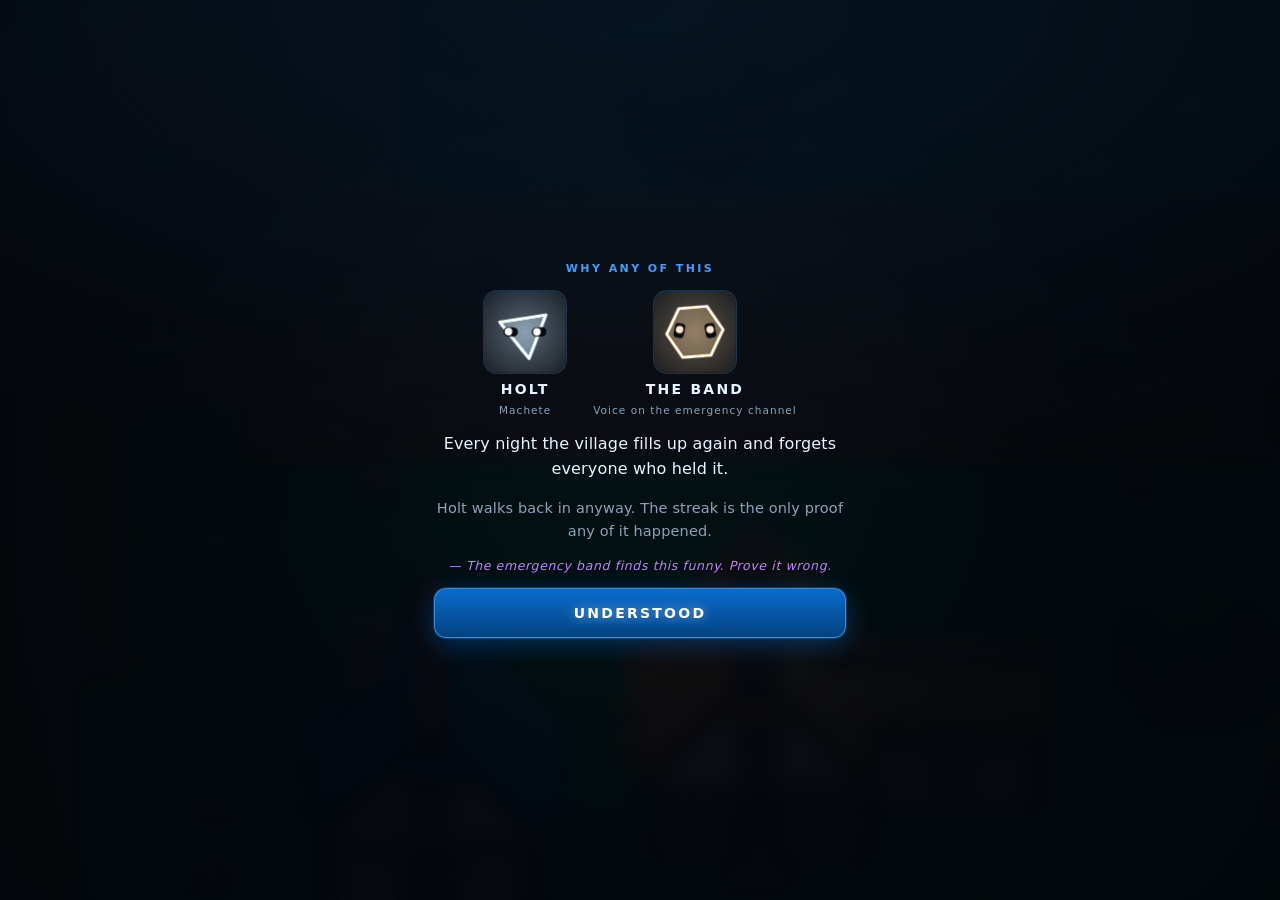
==== index.html @ ce97f47e "Nightfall Village: zombie-survival conversion of the Pulsegrid engine Forked from Pulsegrid (neon ar" ====
<!DOCTYPE html>
<html lang="en">
<head>
<meta charset="utf-8">
<meta name="viewport" content="width=device-width, initial-scale=1, maximum-scale=1, user-scalable=no, viewport-fit=cover">
<meta name="theme-color" content="#04070d">
<meta name="description" content="Nightfall Village — a top-down zombie survival roguelite. One deterministic run a night, shared by everyone.">
<meta name="mobile-web-app-capable" content="yes">
<meta name="apple-mobile-web-app-capable" content="yes">
<meta name="apple-mobile-web-app-status-bar-style" content="black-translucent">
<meta name="apple-mobile-web-app-title" content="Nightfall Village">
<title>Nightfall Village</title>
<link rel="manifest" href="manifest.webmanifest">
<link rel="icon" href="icons/icon-192.png" sizes="192x192">
<link rel="apple-touch-icon" href="icons/icon-180.png">
<link rel="stylesheet" href="css/style.css">
</head>
<body>

<canvas id="game" aria-label="Nightfall Village — the village at night" role="img"></canvas>

<!-- ============================ HUD (in-run) ============================ -->
<div id="hud" class="layer hidden" aria-hidden="true">
  <div class="hud-top">
    <div class="hud-left">
      <div id="hud-score" class="score">0</div>
      <div id="hud-combo" class="combo"></div>
    </div>
    <div class="hud-mid">
      <div id="hud-time" class="time">0:00</div>
      <div id="hud-tier" class="tier">DUSK</div>
    </div>
    <div class="hud-right">
      <div id="hud-shards" class="shards"><span class="shard-ico">▣</span><span id="hud-shard-n">0</span></div>
      <button id="btn-pause" class="icon-btn" aria-label="Pause">❙❙</button>
    </div>
  </div>

  <div id="hud-banner" class="banner"></div>

  <div id="voice" class="voice" aria-live="polite">
    <span class="voice-who" id="voice-who">HOLT</span>
    <span class="voice-line" id="voice-line"></span>
  </div>

  <div class="hud-bottom">
    <div class="bar xp-bar"><div id="xp-fill" class="fill"></div><span id="hud-level" class="lvl">LV 1</span></div>
    <div class="bar hp-bar"><div id="hp-fill" class="fill"></div><span id="hp-text" class="hp-text">100</span></div>
  </div>
</div>

<!-- ============================ Menu ============================ -->
<div id="menu" class="layer screen hidden">
  <div class="scroll">
    <header class="title-block">
      <h1 class="logo"><span>NIGHTFALL</span><span class="logo-alt">VILLAGE</span></h1>
      <p class="tagline">Hold the village until morning. One night a day counts.</p>
    </header>

    <section class="card daily-card" id="daily-card">
      <div class="card-head">
        <span class="eyebrow">TONIGHT</span>
        <span class="date" id="daily-date"></span>
      </div>
      <div class="mutator">
        <div class="mutator-name" id="daily-mutator">—</div>
        <div class="mutator-desc" id="daily-mutator-desc">—</div>
      </div>
      <div class="daily-meta">
        <div><span class="k" id="daily-best-label">YOUR BEST TONIGHT</span><span class="v" id="daily-best">—</span></div>
        <div><span class="k">RESETS IN</span><span class="v mono" id="daily-countdown">--:--:--</span></div>
      </div>
      <button class="btn primary big" id="btn-daily">GO OUT TONIGHT</button>
      <div class="daily-note" id="daily-note"></div>
    </section>

    <section class="streak-row">
      <div class="streak-flame" id="streak-flame">▲</div>
      <div class="streak-info">
        <div class="streak-n"><span id="streak-count">0</span> <span class="streak-unit">NIGHT STREAK</span></div>
        <div class="streak-sub" id="streak-sub">Survive tonight to begin.</div>
      </div>
    </section>
    <div class="milestones" id="milestones"></div>

    <div class="btn-row">
      <button class="btn" id="btn-practice">PRACTICE NIGHT</button>
      <button class="btn" id="btn-shop">STOCKPILE <span class="shard-ico">▣</span><span id="menu-shards">0</span></button>
    </div>
    <div class="btn-row">
      <button class="btn ghost" id="btn-stats">RECORDS</button>
      <button class="btn ghost" id="btn-settings">SETTINGS</button>
    </div>
    <button class="btn ghost" id="btn-about">WHY ANY OF THIS</button>

    <button class="btn ghost install hidden" id="btn-install">INSTALL APP</button>
    <p class="footnote">Practice nights never count toward your streak.</p>
    <!-- Attribution is a licence condition of the LPC art, not a courtesy. Do not remove.
         The tileset line deliberately does not claim permission we cannot evidence. -->
    <p class="footnote credits-line">Character art by Liberated Pixel Cup contributors, via the Universal LPC Spritesheet Generator (CC-BY-SA 3.0 / GPL 3.0). Village tileset: attribution pending — see CREDITS.md.</p>
  </div>
</div>

<!-- ============================ Pre-run brief ============================ -->
<div id="brief" class="layer screen hidden">
  <div class="brief-inner">
    <div class="eyebrow" id="brief-mode">TONIGHT</div>
    <div class="brief-date" id="brief-date"></div>
    <div class="brief-mutator">
      <div class="mutator-name big" id="brief-mutator">—</div>
      <div class="mutator-desc" id="brief-mutator-desc">—</div>
    </div>
    <div class="speech" id="brief-rival">
      <canvas class="portrait" id="brief-rival-face" width="72" height="72" aria-hidden="true"></canvas>
      <div class="speech-body">
        <div class="speech-who">THE BAND</div>
        <div class="speech-line" id="brief-rival-line"></div>
      </div>
    </div>

    <div class="brief-loadout" id="brief-loadout"></div>
    <div class="brief-controls">
      <div><b>LEFT</b> drag to move</div>
      <div><b>RIGHT</b> tap to sprint</div>
      <div><b>ATTACKS</b> swing on their own</div>
    </div>
    <button class="btn primary big" id="btn-begin">GO OUT</button>
    <button class="btn ghost" id="btn-brief-back">BACK</button>
  </div>
</div>

<!-- ============================ Level up ============================ -->
<div id="levelup" class="layer screen overlay hidden">
  <div class="levelup-inner">
    <div class="eyebrow pulse-text">LEVEL <span id="lvl-n">2</span> — TAKE ONE</div>
    <div class="cards" id="upgrade-cards"></div>
  </div>
</div>

<!-- ============================ Pause ============================ -->
<div id="pause" class="layer screen overlay hidden">
  <div class="pause-inner">
    <h2>PAUSED</h2>
    <div class="pause-stats" id="pause-stats"></div>
    <button class="btn primary" id="btn-resume">RESUME</button>
    <button class="btn ghost" id="btn-pause-settings">SETTINGS</button>
    <button class="btn danger ghost" id="btn-quit">GO BACK INSIDE</button>
  </div>
</div>

<!-- ============================ Game over ============================ -->
<div id="gameover" class="layer screen hidden">
  <div class="scroll">
    <div class="go-head">
      <div class="eyebrow" id="go-mode">TONIGHT</div>
      <h2 id="go-title">THE NIGHT ENDED</h2>
    </div>

    <div class="speech" id="go-core">
      <canvas class="portrait" id="go-core-face" width="72" height="72" aria-hidden="true"></canvas>
      <div class="speech-body">
        <div class="speech-who" id="go-core-who">HOLT</div>
        <div class="speech-line" id="go-core-line"></div>
      </div>
    </div>

    <div class="score-block">
      <div class="score-big" id="go-score">0</div>
      <div class="score-label">SCORE</div>
      <div class="score-delta" id="go-delta"></div>
    </div>

    <div class="stat-grid" id="go-stats"></div>

    <div class="compare" id="go-compare"></div>

    <div class="shard-earned">
      <span class="shard-ico big">▣</span>
      <span id="go-shards">0</span>
      <span class="shard-label">SCRAP BANKED</span>
    </div>

    <div class="streak-result" id="go-streak"></div>

    <div class="speech rival" id="go-rival">
      <canvas class="portrait" id="go-rival-face" width="72" height="72" aria-hidden="true"></canvas>
      <div class="speech-body">
        <div class="speech-who">THE BAND</div>
        <div class="speech-line" id="go-rival-line"></div>
      </div>
    </div>

    <div class="btn-row">
      <button class="btn primary" id="btn-again">GO OUT AGAIN</button>
      <button class="btn" id="btn-menu">MENU</button>
    </div>
    <button class="btn ghost" id="btn-go-shop">SPEND SCRAP</button>
  </div>
</div>

<!-- ============================ Shop ============================ -->
<div id="shop" class="layer screen hidden">
  <div class="scroll">
    <div class="screen-head">
      <button class="icon-btn back" id="btn-shop-back" aria-label="Back">←</button>
      <h2>THE STOCKPILE</h2>
      <div class="shard-count"><span class="shard-ico">▣</span><span id="shop-shards">0</span></div>
    </div>
    <p class="hint">Scrap survives the night even when you do not. Spend it on what you take out next time.</p>
    <div id="shop-list"></div>
  </div>
</div>

<!-- ============================ Settings ============================ -->
<div id="settings" class="layer screen hidden">
  <div class="scroll">
    <div class="screen-head">
      <button class="icon-btn back" id="btn-settings-back" aria-label="Back">←</button>
      <h2>SETTINGS</h2>
      <div></div>
    </div>
    <div class="settings-list" id="settings-list"></div>
    <button class="btn danger ghost" id="btn-reset">ERASE ALL PROGRESS</button>
  </div>
</div>

<!-- ============================ Records ============================ -->
<div id="stats" class="layer screen hidden">
  <div class="scroll">
    <div class="screen-head">
      <button class="icon-btn back" id="btn-stats-back" aria-label="Back">←</button>
      <h2>RECORDS</h2>
      <div></div>
    </div>
    <div class="stat-grid" id="records-grid"></div>
    <h3 class="sub">NIGHT LOG</h3>
    <div id="daily-history"></div>
  </div>
</div>

<!-- ============================ About / stakes ============================ -->
<div id="about" class="layer screen hidden">
  <div class="about-inner">
    <div class="eyebrow">WHY ANY OF THIS</div>
    <div class="about-cast">
      <div class="cast-member">
        <canvas class="portrait big" id="about-core-face" width="96" height="96" aria-hidden="true"></canvas>
        <div class="cast-name" id="about-core-name">HOLT</div>
        <div class="cast-role" id="about-core-role">Machete</div>
      </div>
      <div class="cast-member">
        <canvas class="portrait big" id="about-rival-face" width="96" height="96" aria-hidden="true"></canvas>
        <div class="cast-name">THE BAND</div>
        <div class="cast-role">Voice on the emergency channel</div>
      </div>
    </div>
    <p class="about-line" id="about-line"></p>
    <p class="about-line dim" id="about-line2"></p>
    <p class="about-signoff" id="about-signoff"></p>
    <button class="btn primary" id="btn-about-ok">UNDERSTOOD</button>
  </div>
</div>

<!-- ============================ Toast ============================ -->
<div id="toast" class="toast hidden"></div>

<script type="module" src="js/main.js"></script>
</body>
</html>
---- css/style.css ----
/* Nightfall Village UI.
   The canvas owns the arena; everything else is DOM so text stays crisp at any DPR and
   screen readers get something real. All transitions are eased — nothing snaps.

   Colour is driven by two custom properties the game rewrites each tier, so the whole
   interface cross-fades with the arena. */

:root {
  --hue: 188;
  --accent-hue: 168;
  --c: hsl(var(--hue) 100% 62%);
  --c-dim: hsl(var(--hue) 80% 42%);
  --c-faint: hsl(var(--hue) 60% 24%);
  --accent: hsl(var(--accent-hue) 100% 68%);
  --hazard: #ff5c2e;
  --shard: #ffd65c;
  --heal: #7effa8;
  --bg: #04070d;
  --panel: rgba(8, 14, 22, 0.82);
  --panel-line: hsl(var(--hue) 60% 50% / 0.28);
  --text: #e8f4ff;
  --text-dim: #8ba3b8;
  --ease: cubic-bezier(0.22, 1, 0.36, 1);
  --safe-t: env(safe-area-inset-top, 0px);
  --safe-b: env(safe-area-inset-bottom, 0px);
  --safe-l: env(safe-area-inset-left, 0px);
  --safe-r: env(safe-area-inset-right, 0px);
}

* { box-sizing: border-box; -webkit-tap-highlight-color: transparent; }

html, body {
  margin: 0; padding: 0;
  width: 100%; height: 100%;
  overflow: hidden;
  background: var(--bg);
  color: var(--text);
  font-family: system-ui, -apple-system, "Segoe UI", Roboto, sans-serif;
  font-size: 16px;
  overscroll-behavior: none;
  touch-action: none;
  user-select: none;
  -webkit-user-select: none;
}

.mono { font-variant-numeric: tabular-nums; font-feature-settings: "tnum"; }

#game {
  position: fixed; inset: 0;
  width: 100%; height: 100%;
  display: block;
  touch-action: none;
  z-index: 0;
}

.layer {
  position: fixed; inset: 0;
  z-index: 10;
  pointer-events: none;
}
.layer.screen { pointer-events: auto; }
.hidden { display: none !important; }

/* Screens fade + lift in. */
.screen {
  animation: screenIn 0.42s var(--ease) both;
  background:
    radial-gradient(ellipse 120% 80% at 50% 0%, hsl(var(--hue) 70% 12% / 0.55), transparent 70%),
    rgba(3, 6, 11, 0.9);
  backdrop-filter: blur(9px);
  -webkit-backdrop-filter: blur(9px);
}
.screen.overlay { background: rgba(3, 6, 11, 0.72); }
.screen.leaving { animation: screenOut 0.25s var(--ease) both; }

@keyframes screenIn {
  from { opacity: 0; transform: translateY(14px) scale(0.985); }
  to   { opacity: 1; transform: none; }
}
@keyframes screenOut {
  from { opacity: 1; }
  to   { opacity: 0; transform: translateY(-8px) scale(0.99); }
}

.scroll {
  position: absolute; inset: 0;
  overflow-y: auto;
  -webkit-overflow-scrolling: touch;
  touch-action: pan-y;
  padding: calc(var(--safe-t) + 20px) calc(var(--safe-r) + 18px)
           calc(var(--safe-b) + 28px) calc(var(--safe-l) + 18px);
  display: flex; flex-direction: column; gap: 14px;
  max-width: 560px; margin: 0 auto;
}

/* ------------------------------------------------------------ typography */

.eyebrow {
  font-size: 11px; font-weight: 800; letter-spacing: 0.22em;
  color: var(--c); text-transform: uppercase;
}
h1, h2, h3 { margin: 0; font-weight: 800; letter-spacing: 0.1em; }
h2 { font-size: 22px; }
h3.sub { font-size: 13px; letter-spacing: 0.2em; color: var(--text-dim); margin-top: 8px; }

/* Two words, stacked. "NIGHTFALLVILLAGE" on one line is 16 characters and overflowed
   the viewport horizontally at every width below a desktop monitor. */
.logo {
  font-size: clamp(34px, 10vw, 58px);
  letter-spacing: 0.06em;
  line-height: 0.95;
  text-align: center;
  color: #fff;
  text-shadow:
    0 0 8px hsl(var(--hue) 100% 60% / 0.9),
    0 0 28px hsl(var(--hue) 100% 55% / 0.6),
    0 0 70px hsl(var(--hue) 100% 50% / 0.35);
  animation: logoPulse 4.5s ease-in-out infinite;
}
.logo .logo-alt { color: var(--c); display: block; }
@keyframes logoPulse {
  0%, 100% { filter: brightness(1); }
  50%      { filter: brightness(1.18); }
}
.title-block { padding: 18px 0 4px; }
.tagline {
  text-align: center; margin: 10px 0 0;
  font-size: 13px; letter-spacing: 0.14em; color: var(--text-dim);
  text-transform: uppercase;
}
.footnote { text-align: center; font-size: 11px; color: #5d7183; letter-spacing: 0.08em; margin: 2px 0 0; }
.hint { font-size: 12.5px; color: var(--text-dim); margin: -4px 0 6px; line-height: 1.5; }

/* ------------------------------------------------------------ buttons */

.btn {
  appearance: none; border: 1px solid var(--panel-line);
  background: linear-gradient(180deg, hsl(var(--hue) 40% 16% / 0.9), hsl(var(--hue) 45% 9% / 0.9));
  color: var(--text);
  font: inherit; font-weight: 700; font-size: 14px;
  letter-spacing: 0.16em; text-transform: uppercase;
  padding: 15px 18px; border-radius: 12px;
  cursor: pointer; width: 100%;
  transition: transform 0.14s var(--ease), box-shadow 0.24s var(--ease),
              background 0.24s var(--ease), border-color 0.24s var(--ease);
  position: relative; overflow: hidden;
  min-height: 50px;          /* comfortable thumb target */
  display: flex; align-items: center; justify-content: center; gap: 7px;
}
.btn::after {
  /* Sheen sweep on press — the cheapest possible "expensive" cue. */
  content: ''; position: absolute; inset: 0;
  background: linear-gradient(105deg, transparent 40%, rgba(255,255,255,0.22) 50%, transparent 60%);
  transform: translateX(-120%);
  transition: transform 0.55s var(--ease);
}
.btn:active::after { transform: translateX(120%); }
.btn:active { transform: scale(0.97); }
.btn:focus-visible { outline: 2px solid var(--accent); outline-offset: 3px; }

.btn.primary {
  background: linear-gradient(180deg, hsl(var(--hue) 90% 42%), hsl(var(--hue) 95% 26%));
  border-color: hsl(var(--hue) 100% 65% / 0.7);
  color: #fff;
  box-shadow: 0 0 0 1px hsl(var(--hue) 100% 60% / 0.25),
              0 6px 26px hsl(var(--hue) 100% 50% / 0.32);
  text-shadow: 0 0 12px hsl(var(--hue) 100% 80% / 0.8);
}
.btn.primary:active { box-shadow: 0 0 0 1px hsl(var(--hue) 100% 60% / 0.4), 0 2px 12px hsl(var(--hue) 100% 50% / 0.5); }
.btn.big { font-size: 16px; padding: 18px; min-height: 58px; }
.btn.ghost { background: transparent; border-color: rgba(255,255,255,0.13); color: var(--text-dim); }
.btn.ghost:active { background: rgba(255,255,255,0.05); }
.btn.danger { color: #ff8a6e; border-color: rgba(255,110,80,0.3); }
.btn[disabled] { opacity: 0.4; pointer-events: none; }
/* Daily already spent: read as "completed", not as "broken/greyed out". Keeps the
   accent colour and a check-like solidity so it looks like an achievement rather
   than a disabled control the player is being denied. */
.btn.done {
  opacity: 1;
  background: transparent;
  border-color: hsl(var(--hue) 70% 45% / 0.55);
  color: hsl(var(--hue) 70% 62%);
  box-shadow: none; text-shadow: none;
}
.btn.done::before {
  content: '✓'; margin-right: 2px; font-weight: 900;
}
.btn-row { display: flex; gap: 10px; }

.icon-btn {
  appearance: none; background: rgba(255,255,255,0.06);
  border: 1px solid rgba(255,255,255,0.12);
  color: var(--text); width: 44px; height: 44px; border-radius: 11px;
  font-size: 15px; cursor: pointer; pointer-events: auto;
  display: flex; align-items: center; justify-content: center;
  transition: transform 0.14s var(--ease), background 0.2s;
}
.icon-btn:active { transform: scale(0.9); background: rgba(255,255,255,0.14); }

/* ------------------------------------------------------------ cards */

.card {
  background: var(--panel);
  border: 1px solid var(--panel-line);
  border-radius: 16px;
  padding: 18px;
  display: flex; flex-direction: column; gap: 14px;
  position: relative;
  /* No overflow:hidden. It bought nothing but rounding the corners of the 1px
     decorative line below, and -webkit-backdrop-filter + overflow:hidden + a
     flex-column parent is a known WebKit layout-bug combination on iOS Safari —
     a real, reported cause of flex children (here: the PLAY DAILY button) being
     clipped out of a card's visible box on-device despite rendering fine anywhere
     else. Rounding the line's own corners below costs nothing to replace it. */
}
.card::before {
  content: ''; position: absolute; top: 0; left: 12px; right: 12px; height: 1px;
  background: linear-gradient(90deg, transparent, var(--c), transparent);
  opacity: 0.85;
  border-radius: 1px;
}
.daily-card { box-shadow: 0 0 44px hsl(var(--hue) 90% 45% / 0.10); }
.card-head { display: flex; justify-content: space-between; align-items: baseline; }
.date { font-size: 12px; color: var(--text-dim); letter-spacing: 0.1em; }

.mutator-name {
  font-size: 19px; font-weight: 800; letter-spacing: 0.15em;
  color: var(--shard);
  text-shadow: 0 0 18px rgba(255,214,92,0.45);
}
.mutator-name.big { font-size: 27px; }
.mutator-desc { font-size: 13.5px; color: var(--text-dim); line-height: 1.55; margin-top: 5px; }

.daily-meta { display: flex; gap: 12px; }
.daily-meta > div {
  flex: 1;
  /* Root cause of the countdown clipping bug: flex items default to min-width:auto,
     so a wide sibling (a long score in "YOUR BEST TODAY") refuses to shrink and pushes
     "RESETS IN" past the row's edge. .card has overflow:hidden, so that overflow was
     invisible rather than just squished — it read as the field being cut off. min-width:0
     lets the item actually shrink to its share of the row instead of fighting for content
     width. */
  min-width: 0;
  display: flex; flex-direction: column; gap: 3px;
  background: rgba(255,255,255,0.03); border-radius: 9px; padding: 9px 11px;
}
.daily-meta .k { font-size: 9.5px; letter-spacing: 0.16em; color: #6d8397; }
.daily-meta .v {
  font-size: 16px; font-weight: 800;
  /* Long values (a six-figure score, or the countdown on very narrow phones) now
     truncate with an ellipsis instead of forcing the box wider than its share. */
  overflow: hidden; text-overflow: ellipsis; white-space: nowrap;
}
.daily-note { font-size: 11.5px; color: var(--text-dim); text-align: center; letter-spacing: 0.06em; }

/* ------------------------------------------------------------ streak */

.streak-row {
  display: flex; align-items: center; gap: 14px;
  background: var(--panel); border: 1px solid var(--panel-line);
  border-radius: 14px; padding: 14px 16px;
}
.streak-flame {
  font-size: 26px; color: var(--hazard);
  text-shadow: 0 0 20px rgba(255,92,46,0.8);
  animation: flicker 2.2s ease-in-out infinite;
}
.streak-flame.cold { color: #3f5062; text-shadow: none; animation: none; }
@keyframes flicker {
  0%, 100% { transform: scale(1) translateY(0); opacity: 1; }
  50%      { transform: scale(1.12) translateY(-2px); opacity: 0.86; }
}
.streak-n { font-size: 21px; font-weight: 800; letter-spacing: 0.05em; }
.streak-unit { font-size: 11px; letter-spacing: 0.2em; color: var(--text-dim); }
.streak-sub { font-size: 12px; color: var(--text-dim); margin-top: 3px; line-height: 1.45; }
.streak-sub.warn { color: var(--shard); }
.streak-sub.bad { color: var(--hazard); }

.milestones { display: flex; gap: 8px; }
.milestone {
  flex: 1; text-align: center; padding: 9px 4px; border-radius: 10px;
  background: rgba(255,255,255,0.03); border: 1px solid rgba(255,255,255,0.07);
  font-size: 10px; letter-spacing: 0.1em; color: #6d8397;
  transition: all 0.3s var(--ease);
}
.milestone .d { display: block; font-size: 15px; font-weight: 800; color: var(--text-dim); }
.milestone.done { border-color: var(--c); background: hsl(var(--hue) 60% 22% / 0.4); color: var(--c); }
.milestone.done .d { color: var(--c); }
.milestone.next { border-color: var(--shard); color: var(--shard); }
.milestone.next .d { color: var(--shard); }

/* ------------------------------------------------------------ HUD */

.hud-top {
  position: absolute; top: 0; left: 0; right: 0;
  /* max() rather than plain calc(safe-area + constant): env(safe-area-inset-*) is not
     reliably populated across every installed-PWA display mode (it was reporting ~0 in
     "fullscreen" mode on the device this was tested on, per the "score crammed into the
     corner" report), so the score had almost nothing but 10px/12px between it and the
     literal screen edge. max() guarantees real breathing room even when the safe-area
     value is 0 or absent, instead of the whole inset depending on one fragile source. */
  padding: max(var(--safe-t), 8px) calc(20px + var(--safe-r)) 0 calc(20px + var(--safe-l));
  padding-top: calc(max(var(--safe-t), 8px) + 14px);
  display: flex; justify-content: space-between; align-items: flex-start; gap: 8px;
}
.hud-left, .hud-right { flex: 1; display: flex; flex-direction: column; gap: 3px; }
.hud-right { align-items: flex-end; }
.hud-mid { text-align: center; }

.score {
  font-size: 26px; font-weight: 800; letter-spacing: 0.02em;
  font-variant-numeric: tabular-nums;
  text-shadow: 0 0 16px hsl(var(--hue) 100% 60% / 0.7);
  transition: transform 0.1s var(--ease);
}
.score.bump { transform: scale(1.13); }
.combo {
  font-size: 13px; font-weight: 800; letter-spacing: 0.14em; color: var(--shard);
  height: 16px; opacity: 0; transition: opacity 0.2s, transform 0.2s var(--ease);
}
.combo.on { opacity: 1; }
.combo.bump { transform: scale(1.2); }

.time { font-size: 19px; font-weight: 700; font-variant-numeric: tabular-nums; letter-spacing: 0.06em; }
.tier {
  font-size: 9.5px; letter-spacing: 0.24em; color: var(--c);
  margin-top: 2px; transition: color 1s var(--ease);
}

.shards { font-size: 15px; font-weight: 800; display: flex; align-items: center; gap: 5px; color: var(--shard); }
.shard-ico { color: var(--shard); }
.shard-ico.big { font-size: 26px; }
#btn-pause { margin-top: 6px; }

.banner {
  position: absolute; top: 26%; left: 0; right: 0;
  text-align: center; font-size: clamp(20px, 6.5vw, 34px); font-weight: 800;
  letter-spacing: 0.24em; color: #fff;
  opacity: 0; pointer-events: none;
  text-shadow: 0 0 30px hsl(var(--hue) 100% 60% / 0.9);
}
.banner.show { animation: bannerIn 2.1s var(--ease) both; }
@keyframes bannerIn {
  0%   { opacity: 0; transform: scale(0.86) translateY(10px); letter-spacing: 0.5em; filter: blur(8px); }
  18%  { opacity: 1; transform: scale(1); letter-spacing: 0.24em; filter: blur(0); }
  72%  { opacity: 1; }
  100% { opacity: 0; transform: scale(1.06); filter: blur(4px); }
}

.hud-bottom {
  position: absolute; left: 0; right: 0; bottom: 0;
  padding: 0 calc(var(--safe-r) + 12px) calc(var(--safe-b) + 12px) calc(var(--safe-l) + 12px);
  display: flex; flex-direction: column; gap: 6px;
}
.bar {
  position: relative; height: 13px; border-radius: 7px;
  background: rgba(255,255,255,0.07);
  overflow: hidden; border: 1px solid rgba(255,255,255,0.09);
}
.bar .fill {
  position: absolute; inset: 0; right: auto; height: 100%;
  border-radius: 7px;
  transition: width 0.28s var(--ease), background 0.4s;
}
.xp-bar { height: 9px; }
.xp-bar .fill { background: linear-gradient(90deg, hsl(var(--accent-hue) 100% 45%), hsl(var(--accent-hue) 100% 72%)); box-shadow: 0 0 14px hsl(var(--accent-hue) 100% 60% / 0.7); }
.hp-bar { height: 15px; }
.hp-bar .fill { background: linear-gradient(90deg, #2fd47a, #7effa8); box-shadow: 0 0 14px rgba(126,255,168,0.55); }
.hp-bar .fill.low { background: linear-gradient(90deg, #d43a2f, #ff8a6e); box-shadow: 0 0 18px rgba(255,90,60,0.7); animation: hpWarn 0.85s ease-in-out infinite; }
@keyframes hpWarn { 0%,100% { filter: brightness(1); } 50% { filter: brightness(1.5); } }
.hp-text, .lvl {
  position: absolute; right: 8px; top: 50%; transform: translateY(-50%);
  font-size: 9.5px; font-weight: 800; letter-spacing: 0.12em;
  color: #fff; text-shadow: 0 1px 3px rgba(0,0,0,0.9);
}
.lvl { left: 8px; right: auto; }

/* ------------------------------------------------------------ voice ticker
   (speech bubble, anchored to the player)

   Originally this sat fixed at the bottom of the screen — exactly where combat
   intensity concentrates the player's attention on the joystick and their own thumb,
   not on text near the edge. It was readable in a still screenshot and useless in
   actual play. Now it's positioned every frame (see UI.positionVoiceNear, driven from
   main.js's render loop) at the player's own on-screen position, floating just above
   the hull with a small tail pointing down at it — so a line reads as the character
   talking, not a subtitle track glued to the chrome.

   `left`/`top` are set inline by JS each frame; this rule only supplies the anchor-point
   offset (bubble sits above and centred on that point) and the fade. pointer-events
   stays none throughout — it must never steal a touch meant for the joystick/dash. */

.voice {
  position: absolute;
  left: 50%; top: 50%;                 /* JS overrides these every frame while visible */
  transform: translate(-50%, calc(-100% - 26px));
  display: flex; align-items: baseline; gap: 8px;
  max-width: min(78vw, 340px);
  padding: 8px 14px; border-radius: 11px;
  background: rgba(6, 11, 18, 0.82);
  border: 1px solid var(--panel-line);
  backdrop-filter: blur(6px); -webkit-backdrop-filter: blur(6px);
  opacity: 0; pointer-events: none;
  transition: opacity 0.22s var(--ease), left 0.12s linear, top 0.12s linear;
  will-change: left, top;
}
.voice.show { opacity: 1; }
.voice.rival { border-color: rgba(190, 130, 255, 0.55); }
/* Tail, pointing down at the character the line came from. */
.voice::after {
  content: ''; position: absolute; left: 50%; bottom: -7px;
  width: 12px; height: 12px; margin-left: -6px;
  background: rgba(6, 11, 18, 0.82);
  border-right: 1px solid var(--panel-line);
  border-bottom: 1px solid var(--panel-line);
  transform: rotate(45deg);
  border-radius: 0 0 3px 0;
}
.voice.rival::after { border-color: rgba(190, 130, 255, 0.55); }
.voice-who {
  font-size: 9.5px; font-weight: 800; letter-spacing: 0.2em;
  color: var(--c); flex: 0 0 auto;
}
.voice.rival .voice-who { color: #be82ff; }
.voice-line {
  font-size: 13.5px; font-weight: 600; line-height: 1.35;
  color: var(--text); letter-spacing: 0.01em;
}

/* ------------------------------------------------------------ speech blocks */

.portrait {
  width: 62px; height: 62px; flex: 0 0 62px;
  border-radius: 14px;
  background: rgba(255, 255, 255, 0.03);
  border: 1px solid var(--panel-line);
}
.portrait.big { width: 84px; height: 84px; flex-basis: 84px; }

.speech {
  display: flex; align-items: center; gap: 13px;
  width: 100%; padding: 13px 15px;
  background: var(--panel); border: 1px solid var(--panel-line);
  border-radius: 14px; text-align: left;
  animation: cardIn 0.45s var(--ease) both;
}
.speech.rival { border-color: rgba(190, 130, 255, 0.42); }
.speech-body { flex: 1; min-width: 0; }
.speech-who {
  font-size: 9.5px; font-weight: 800; letter-spacing: 0.22em; color: var(--c);
  margin-bottom: 4px;
}
.speech.rival .speech-who { color: #be82ff; }
.speech-line { font-size: 14px; line-height: 1.45; color: var(--text); }

/* ------------------------------------------------------------ about */

.about-inner {
  position: absolute; inset: 0;
  display: flex; flex-direction: column; justify-content: center; align-items: center;
  gap: 15px; text-align: center;
  padding: calc(var(--safe-t) + 24px) 24px calc(var(--safe-b) + 24px);
  max-width: 460px; margin: 0 auto;
}
.about-cast { display: flex; gap: 26px; }
.cast-member { display: flex; flex-direction: column; align-items: center; gap: 7px; }
.cast-name { font-size: 14px; font-weight: 800; letter-spacing: 0.16em; }
.cast-role { font-size: 10.5px; letter-spacing: 0.1em; color: var(--text-dim); }
.about-line {
  font-size: 16px; line-height: 1.6; margin: 0; color: var(--text);
  letter-spacing: 0.01em;
}
.about-line.dim { color: var(--text-dim); font-size: 14.5px; }
.about-signoff {
  font-size: 12.5px; color: #be82ff; margin: 0; letter-spacing: 0.05em; font-style: italic;
}

/* Core identity in the shop, so unlocks read as characters not SKUs. */
.core-line { display: flex; align-items: center; gap: 6px; margin-top: 4px; }
.core-tag {
  font-size: 9px; font-weight: 800; letter-spacing: 0.16em;
  padding: 3px 7px; border-radius: 5px;
  background: rgba(255,255,255,0.06); color: var(--text-dim);
}

/* ------------------------------------------------------------ brief */

.brief-inner {
  position: absolute; inset: 0;
  display: flex; flex-direction: column; justify-content: center; align-items: center;
  gap: 16px; text-align: center;
  padding: calc(var(--safe-t) + 24px) 22px calc(var(--safe-b) + 24px);
  max-width: 480px; margin: 0 auto;
}
.brief-date { font-size: 12px; color: var(--text-dim); letter-spacing: 0.16em; }
.brief-mutator {
  border: 1px solid var(--panel-line); border-radius: 16px;
  padding: 22px 18px; background: var(--panel); width: 100%;
  animation: briefPop 0.55s 0.12s var(--ease) both;
}
@keyframes briefPop {
  from { opacity: 0; transform: scale(0.9) translateY(12px); }
  to   { opacity: 1; transform: none; }
}
.brief-loadout {
  display: flex; gap: 8px; width: 100%; font-size: 11px; color: var(--text-dim);
  letter-spacing: 0.1em;
}
.brief-loadout > div {
  flex: 1; background: rgba(255,255,255,0.04); border-radius: 9px; padding: 9px;
}
.brief-loadout b { display: block; color: var(--text); font-size: 13px; margin-top: 3px; letter-spacing: 0.06em; }
.brief-controls {
  display: flex; flex-direction: column; gap: 5px;
  font-size: 12px; color: var(--text-dim); letter-spacing: 0.09em;
}
.brief-controls b { color: var(--c); }

/* ------------------------------------------------------------ level up */

.levelup-inner {
  position: absolute; inset: 0;
  display: flex; flex-direction: column; justify-content: center; align-items: center;
  gap: 16px; padding: calc(var(--safe-t) + 16px) 16px calc(var(--safe-b) + 16px);
}
.pulse-text { animation: textPulse 1.1s ease-in-out infinite; }
@keyframes textPulse { 0%,100% { opacity: 0.65; } 50% { opacity: 1; } }

.cards { display: flex; flex-direction: column; gap: 11px; width: 100%; max-width: 430px; }
.up-card {
  display: flex; align-items: center; gap: 14px;
  background: var(--panel); border: 1px solid var(--panel-line);
  border-radius: 14px; padding: 15px 16px;
  cursor: pointer; text-align: left; width: 100%;
  color: var(--text); font: inherit;
  transition: transform 0.16s var(--ease), border-color 0.2s, box-shadow 0.3s;
  animation: cardIn 0.42s var(--ease) both;
}
.up-card:nth-child(1) { animation-delay: 0.04s; }
.up-card:nth-child(2) { animation-delay: 0.11s; }
.up-card:nth-child(3) { animation-delay: 0.18s; }
.up-card:nth-child(4) { animation-delay: 0.25s; }
@keyframes cardIn {
  from { opacity: 0; transform: translateX(-22px) scale(0.96); }
  to   { opacity: 1; transform: none; }
}
.up-card:active {
  transform: scale(0.975);
  border-color: var(--c);
  box-shadow: 0 0 28px hsl(var(--hue) 100% 50% / 0.35);
}
.up-icon {
  width: 46px; height: 46px; flex: 0 0 46px;
  display: grid; place-items: center;
  border-radius: 11px; background: hsl(var(--hue) 60% 16% / 0.7);
  border: 1px solid var(--panel-line);
}
.up-icon svg { width: 26px; height: 26px; }
.up-name { font-weight: 800; letter-spacing: 0.11em; font-size: 14.5px; }
.up-desc { font-size: 12.5px; color: var(--text-dim); margin-top: 3px; line-height: 1.4; }
.up-new { font-size: 9px; letter-spacing: 0.16em; color: var(--shard); margin-top: 4px; }

/* ------------------------------------------------------------ pause */

.pause-inner {
  position: absolute; inset: 0;
  display: flex; flex-direction: column; justify-content: center; align-items: center;
  gap: 12px; padding: 24px; max-width: 380px; margin: 0 auto;
}
.pause-stats {
  display: grid; grid-template-columns: 1fr 1fr; gap: 8px; width: 100%; margin-bottom: 8px;
}
.pause-stats > div {
  background: rgba(255,255,255,0.04); border-radius: 10px; padding: 11px;
  display: flex; flex-direction: column; gap: 3px;
}
.pause-stats .k { font-size: 9.5px; letter-spacing: 0.16em; color: #6d8397; }
.pause-stats .v { font-size: 17px; font-weight: 800; }

/* ------------------------------------------------------------ game over */

.go-head { text-align: center; padding-top: 8px; }
#go-title { margin-top: 6px; font-size: 24px; }
.score-block { text-align: center; padding: 6px 0 2px; }
.score-big {
  font-size: clamp(52px, 17vw, 82px); font-weight: 800; line-height: 1;
  font-variant-numeric: tabular-nums;
  text-shadow: 0 0 30px hsl(var(--hue) 100% 60% / 0.75);
  animation: scoreIn 0.85s var(--ease) both;
}
@keyframes scoreIn {
  from { opacity: 0; transform: scale(0.55); filter: blur(12px); }
  to   { opacity: 1; transform: none; filter: blur(0); }
}
.score-label { font-size: 10.5px; letter-spacing: 0.3em; color: var(--text-dim); margin-top: 5px; }
.score-delta { font-size: 13px; font-weight: 700; letter-spacing: 0.1em; margin-top: 9px; min-height: 18px; }
.score-delta.up { color: var(--heal); }
.score-delta.down { color: var(--text-dim); }
.score-delta.best { color: var(--shard); text-shadow: 0 0 16px rgba(255,214,92,0.6); }

.stat-grid { display: grid; grid-template-columns: repeat(2, 1fr); gap: 9px; }
.stat-grid > div {
  background: var(--panel); border: 1px solid rgba(255,255,255,0.07);
  border-radius: 11px; padding: 12px;
  display: flex; flex-direction: column; gap: 3px;
}
.stat-grid .k { font-size: 9.5px; letter-spacing: 0.15em; color: #6d8397; }
.stat-grid .v { font-size: 18px; font-weight: 800; font-variant-numeric: tabular-nums; }

.compare {
  display: flex; flex-direction: column; gap: 7px;
  background: var(--panel); border: 1px solid var(--panel-line);
  border-radius: 12px; padding: 13px 15px;
}
.compare-row { display: flex; justify-content: space-between; font-size: 13px; }
.compare-row .k { color: var(--text-dim); letter-spacing: 0.08em; }
.compare-row .v { font-weight: 800; font-variant-numeric: tabular-nums; }
.compare-row.win .v { color: var(--heal); }
.compare-row.lose .v { color: var(--text-dim); }

.shard-earned {
  display: flex; align-items: center; justify-content: center; gap: 10px;
  font-size: 30px; font-weight: 800; color: var(--shard);
  text-shadow: 0 0 24px rgba(255,214,92,0.45);
  padding: 6px 0;
}
.shard-label { font-size: 10px; letter-spacing: 0.22em; color: var(--text-dim); text-shadow: none; }

.streak-result {
  text-align: center; padding: 13px; border-radius: 12px;
  background: var(--panel); border: 1px solid var(--panel-line);
  font-size: 13px; line-height: 1.6;
}
.streak-result .big { font-size: 24px; font-weight: 800; display: block; margin-bottom: 3px; }
.streak-result.gain { border-color: var(--heal); color: var(--heal); }
.streak-result.lost { border-color: var(--hazard); color: var(--hazard); }
.streak-result .note { color: var(--text-dim); font-size: 11.5px; display: block; margin-top: 5px; }

/* ------------------------------------------------------------ shop */

.screen-head {
  display: flex; align-items: center; justify-content: space-between; gap: 12px;
  margin-bottom: 4px;
}
.screen-head h2 { flex: 1; text-align: center; }
.screen-head > div, .screen-head > .icon-btn { flex: 0 0 auto; min-width: 44px; }
.shard-count { display: flex; align-items: center; gap: 5px; font-weight: 800; color: var(--shard); font-size: 15px; }

.shop-group { margin-top: 8px; }
.shop-group > h3 {
  font-size: 11px; letter-spacing: 0.24em; color: var(--text-dim);
  margin: 0 0 8px 2px;
}
.shop-item {
  display: flex; align-items: center; gap: 12px;
  background: var(--panel); border: 1px solid rgba(255,255,255,0.07);
  border-radius: 12px; padding: 13px 14px; margin-bottom: 8px;
  transition: border-color 0.2s, background 0.2s;
}
.shop-item.owned { border-color: hsl(var(--hue) 60% 45% / 0.5); }
.shop-item.equipped { border-color: var(--c); background: hsl(var(--hue) 50% 14% / 0.7); }
.shop-item.locked { opacity: 0.5; }
.shop-info { flex: 1; min-width: 0; }
.shop-name { font-weight: 800; font-size: 14px; letter-spacing: 0.08em; }
.shop-desc { font-size: 12px; color: var(--text-dim); margin-top: 3px; line-height: 1.45; }
.shop-action {
  flex: 0 0 auto; min-width: 84px;
  padding: 10px 12px; border-radius: 9px; font-size: 12px; font-weight: 800;
  letter-spacing: 0.1em; text-align: center;
  border: 1px solid var(--panel-line); background: hsl(var(--hue) 40% 16% / 0.9);
  color: var(--text); cursor: pointer; font-family: inherit;
  transition: transform 0.14s var(--ease);
  min-height: 42px;
}
.shop-action:active { transform: scale(0.94); }
.shop-action.buy { color: var(--shard); border-color: rgba(255,214,92,0.4); }
.shop-action.cant { opacity: 0.4; }
.shop-action.equipped-tag { background: transparent; border-color: var(--c); color: var(--c); pointer-events: none; }
.shop-action.locked-tag { background: transparent; border-style: dashed; color: var(--text-dim); pointer-events: none; font-size: 10px; }
.trail-dot { width: 15px; height: 15px; border-radius: 50%; flex: 0 0 15px; }

/* ------------------------------------------------------------ settings */

.settings-list { display: flex; flex-direction: column; gap: 9px; }
.setting {
  display: flex; align-items: center; justify-content: space-between; gap: 14px;
  background: var(--panel); border: 1px solid rgba(255,255,255,0.07);
  border-radius: 12px; padding: 13px 15px;
}
.setting-label { font-size: 14px; font-weight: 600; }
.setting-sub { font-size: 11.5px; color: var(--text-dim); margin-top: 3px; line-height: 1.4; }
.setting-ctl { flex: 0 0 auto; }

.switch {
  width: 54px; height: 31px; border-radius: 16px; position: relative;
  background: rgba(255,255,255,0.1); border: 1px solid rgba(255,255,255,0.14);
  cursor: pointer; transition: background 0.28s var(--ease), border-color 0.28s;
}
.switch::after {
  content: ''; position: absolute; top: 2px; left: 2px;
  width: 25px; height: 25px; border-radius: 50%;
  background: #8ba3b8;
  transition: transform 0.28s var(--ease), background 0.28s;
}
.switch.on { background: hsl(var(--hue) 80% 34%); border-color: var(--c); }
.switch.on::after { transform: translateX(23px); background: #fff; box-shadow: 0 0 12px var(--c); }

input[type=range] {
  -webkit-appearance: none; appearance: none;
  width: 120px; height: 4px; border-radius: 2px;
  background: rgba(255,255,255,0.16); outline: none;
}
input[type=range]::-webkit-slider-thumb {
  -webkit-appearance: none; width: 22px; height: 22px; border-radius: 50%;
  background: var(--c); cursor: pointer; box-shadow: 0 0 12px hsl(var(--hue) 100% 55% / 0.7);
}
input[type=range]::-moz-range-thumb {
  width: 22px; height: 22px; border-radius: 50%; border: none;
  background: var(--c); cursor: pointer;
}
/* Stacked variant: control drops below the label so a wide option set has the full
   row width instead of fighting the label for it on a narrow phone. */
.setting.stacked { flex-direction: column; align-items: stretch; gap: 11px; }
.setting.stacked .setting-ctl { width: 100%; }

.seg { display: flex; gap: 4px; }
/* Grid rather than wrapping flex: with flex-wrap, a trailing item that wraps alone
   stretches to the full row (a 5-option set rendered as 4 + one 307px-wide button).
   A fixed 3-column grid keeps every option the same size. */
.seg.wrap { display: grid; grid-template-columns: repeat(3, 1fr); gap: 5px; }
.seg.wrap button { min-width: 0; }
.seg button {
  font: inherit; font-size: 11px; font-weight: 700; letter-spacing: 0.1em;
  padding: 9px 11px; border-radius: 8px; cursor: pointer;
  background: rgba(255,255,255,0.05); border: 1px solid rgba(255,255,255,0.1);
  color: var(--text-dim); min-height: 38px;
}
.seg button.on { background: hsl(var(--hue) 60% 26%); border-color: var(--c); color: #fff; }

/* ------------------------------------------------------------ records */

.hist-row {
  display: flex; align-items: center; justify-content: space-between; gap: 10px;
  padding: 11px 13px; border-radius: 10px; margin-bottom: 6px;
  background: var(--panel); border: 1px solid rgba(255,255,255,0.06);
  font-size: 13px;
}
.hist-date { color: var(--text-dim); font-variant-numeric: tabular-nums; letter-spacing: 0.05em; }
.hist-mut { font-size: 10px; letter-spacing: 0.12em; color: var(--shard); }
.hist-score { font-weight: 800; font-variant-numeric: tabular-nums; }
.empty { color: var(--text-dim); font-size: 13px; text-align: center; padding: 22px; }

/* ------------------------------------------------------------ toast */

.toast {
  position: fixed; left: 50%; bottom: calc(var(--safe-b) + 26px);
  transform: translateX(-50%) translateY(16px);
  background: var(--panel); border: 1px solid var(--c);
  color: var(--text); padding: 12px 20px; border-radius: 11px;
  font-size: 13px; font-weight: 700; letter-spacing: 0.1em;
  z-index: 100; pointer-events: none; opacity: 0;
  box-shadow: 0 6px 30px hsl(var(--hue) 100% 40% / 0.35);
  transition: opacity 0.28s var(--ease), transform 0.28s var(--ease);
  max-width: 86vw; text-align: center;
}
.toast.show { opacity: 1; transform: translateX(-50%) translateY(0); }

/* ------------------------------------------------------------ a11y */

@media (prefers-reduced-motion: reduce) {
  *, *::before, *::after {
    animation-duration: 0.01ms !important;
    animation-iteration-count: 1 !important;
    transition-duration: 0.01ms !important;
  }
}

/* Landscape phones: the arena is the point, so compress the chrome. */
@media (max-height: 480px) and (orientation: landscape) {
  .title-block { padding: 6px 0 0; }
  .logo { font-size: 26px; }
  .tagline { display: none; }
  .scroll { gap: 9px; }
  .btn.big { padding: 13px; min-height: 46px; }
  .brief-inner { gap: 9px; }
}
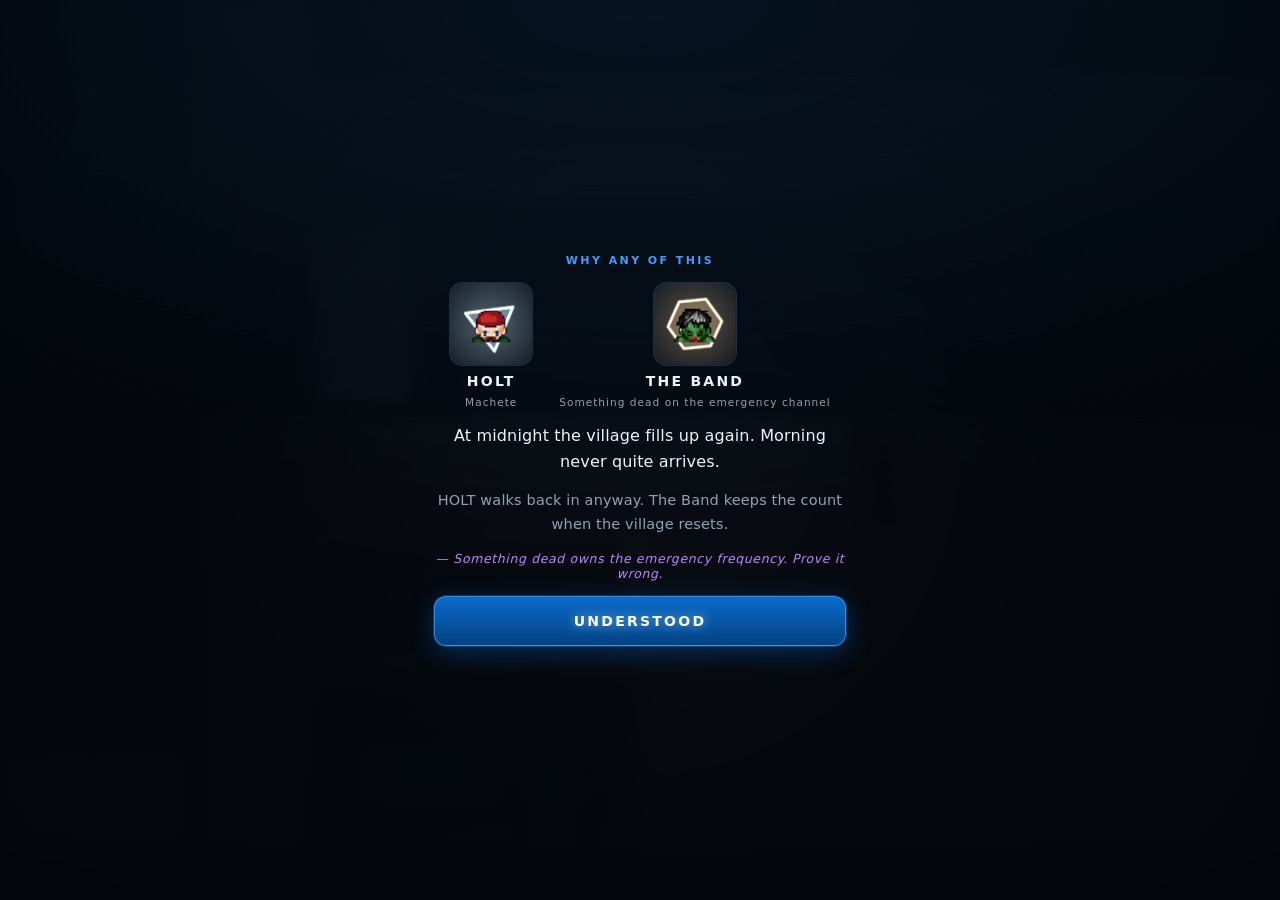
==== commit 58333b32: "Improve waves, mobile controls, rewards, and audio" ====
--- a/index.html
+++ b/index.html
@@ -28,6 +28,7 @@
     </div>
     <div class="hud-mid">
       <div id="hud-time" class="time">0:00</div>
+      <div id="hud-wave" class="wave">ROUND 1</div>
       <div id="hud-tier" class="tier">DUSK</div>
     </div>
     <div class="hud-right">
@@ -43,6 +44,8 @@
     <span class="voice-line" id="voice-line"></span>
   </div>
 
+  <div id="hud-action" class="action-status" aria-live="polite">SPRINT READY</div>
+
   <div class="hud-bottom">
     <div class="bar xp-bar"><div id="xp-fill" class="fill"></div><span id="hud-level" class="lvl">LV 1</span></div>
     <div class="bar hp-bar"><div id="hp-fill" class="fill"></div><span id="hp-text" class="hp-text">100</span></div>
@@ -54,7 +57,7 @@
   <div class="scroll">
     <header class="title-block">
       <h1 class="logo"><span>NIGHTFALL</span><span class="logo-alt">VILLAGE</span></h1>
-      <p class="tagline">Hold the village until morning. One night a day counts.</p>
+      <p class="tagline">Morning never comes. Hold the village as long as you can. One real attempt a day.</p>
     </header>
 
     <section class="card daily-card" id="daily-card">
@@ -78,7 +81,7 @@
       <div class="streak-flame" id="streak-flame">▲</div>
       <div class="streak-info">
         <div class="streak-n"><span id="streak-count">0</span> <span class="streak-unit">NIGHT STREAK</span></div>
-        <div class="streak-sub" id="streak-sub">Survive tonight to begin.</div>
+        <div class="streak-sub" id="streak-sub">Go out tonight to begin.</div>
       </div>
     </section>
     <div class="milestones" id="milestones"></div>
@@ -119,9 +122,10 @@
     </div>
 
     <div class="brief-loadout" id="brief-loadout"></div>
-    <div class="brief-controls">
+    <div class="brief-controls" id="brief-controls">
       <div><b>LEFT</b> drag to move</div>
-      <div><b>RIGHT</b> tap to sprint</div>
+      <div><b>RIGHT TAP</b> sprint</div>
+      <div><b>RIGHT HOLD</b> heavy attack</div>
       <div><b>ATTACKS</b> swing on their own</div>
     </div>
     <button class="btn primary big" id="btn-begin">GO OUT</button>
@@ -130,7 +134,7 @@
 </div>
 
 <!-- ============================ Level up ============================ -->
-<div id="levelup" class="layer screen overlay hidden">
+<div id="levelup" class="layer screen overlay hidden" role="dialog" aria-modal="true" aria-label="Choose an upgrade">
   <div class="levelup-inner">
     <div class="eyebrow pulse-text">LEVEL <span id="lvl-n">2</span> — TAKE ONE</div>
     <div class="cards" id="upgrade-cards"></div>
@@ -138,7 +142,7 @@
 </div>
 
 <!-- ============================ Pause ============================ -->
-<div id="pause" class="layer screen overlay hidden">
+<div id="pause" class="layer screen overlay hidden" role="dialog" aria-modal="true" aria-label="Paused">
   <div class="pause-inner">
     <h2>PAUSED</h2>
     <div class="pause-stats" id="pause-stats"></div>
@@ -251,7 +255,7 @@
       <div class="cast-member">
         <canvas class="portrait big" id="about-rival-face" width="96" height="96" aria-hidden="true"></canvas>
         <div class="cast-name">THE BAND</div>
-        <div class="cast-role">Voice on the emergency channel</div>
+        <div class="cast-role">Something dead on the emergency channel</div>
       </div>
     </div>
     <p class="about-line" id="about-line"></p>
--- a/css/style.css
+++ b/css/style.css
@@ -312,6 +312,7 @@
   font-variant-numeric: tabular-nums;
   text-shadow: 0 0 16px hsl(var(--hue) 100% 60% / 0.7);
   transition: transform 0.1s var(--ease);
+  align-self: flex-start; transform-origin: left center;
 }
 .score.bump { transform: scale(1.13); }
 .combo {
@@ -322,6 +323,13 @@
 .combo.bump { transform: scale(1.2); }
 
 .time { font-size: 19px; font-weight: 700; font-variant-numeric: tabular-nums; letter-spacing: 0.06em; }
+.wave {
+  margin-top: 3px; font-size: 11px; font-weight: 800; letter-spacing: 0.14em;
+  color: #fff; white-space: nowrap; text-shadow: 0 0 14px hsl(var(--hue) 100% 60% / 0.65);
+}
+.wave.break { color: var(--shard); }
+.wave.hunt { color: #ff7777; animation: huntPulse 0.8s ease-in-out infinite alternate; }
+@keyframes huntPulse { from { opacity: 0.72; } to { opacity: 1; text-shadow: 0 0 18px #f44; } }
 .tier {
   font-size: 9.5px; letter-spacing: 0.24em; color: var(--c);
   margin-top: 2px; transition: color 1s var(--ease);
@@ -351,6 +359,25 @@
   position: absolute; left: 0; right: 0; bottom: 0;
   padding: 0 calc(var(--safe-r) + 12px) calc(var(--safe-b) + 12px) calc(var(--safe-l) + 12px);
   display: flex; flex-direction: column; gap: 6px;
+}
+.action-status {
+  position: absolute;
+  right: calc(var(--safe-r) + 14px);
+  bottom: calc(var(--safe-b) + 48px);
+  padding: 7px 10px;
+  border: 1px solid rgba(255,255,255,0.16);
+  border-radius: 9px;
+  background: rgba(5,9,15,0.74);
+  color: var(--text-dim);
+  font-size: 9px;
+  font-weight: 800;
+  letter-spacing: 0.12em;
+  pointer-events: none;
+}
+.action-status.ready {
+  color: #a8e8ff;
+  border-color: rgba(92,200,255,0.5);
+  box-shadow: 0 0 14px rgba(64,180,255,0.12);
 }
 .bar {
   position: relative; height: 13px; border-radius: 7px;
@@ -522,12 +549,14 @@
   position: absolute; inset: 0;
   display: flex; flex-direction: column; justify-content: center; align-items: center;
   gap: 16px; padding: calc(var(--safe-t) + 16px) 16px calc(var(--safe-b) + 16px);
+  overflow-y: auto;
 }
 .pulse-text { animation: textPulse 1.1s ease-in-out infinite; }
 @keyframes textPulse { 0%,100% { opacity: 0.65; } 50% { opacity: 1; } }
 
 .cards { display: flex; flex-direction: column; gap: 11px; width: 100%; max-width: 430px; }
 .up-card {
+  --up: #6edcff; --up-rgb: 110,220,255;
   display: flex; align-items: center; gap: 14px;
   background: var(--panel); border: 1px solid var(--panel-line);
   border-radius: 14px; padding: 15px 16px;
@@ -536,6 +565,13 @@
   transition: transform 0.16s var(--ease), border-color 0.2s, box-shadow 0.3s;
   animation: cardIn 0.42s var(--ease) both;
 }
+.up-card.cat-damage   { --up: #ff7468; --up-rgb: 255,116,104; }
+.up-card.cat-offense  { --up: #ffc85c; --up-rgb: 255,200,92; }
+.up-card.cat-survival { --up: #63e99a; --up-rgb: 99,233,154; }
+.up-card.cat-mobility { --up: #58d8ff; --up-rgb: 88,216,255; }
+.up-card.cat-defense  { --up: #7ea7ff; --up-rgb: 126,167,255; }
+.up-card.cat-utility  { --up: #d18cff; --up-rgb: 209,140,255; }
+.up-card.cat-control  { --up: #ff75bd; --up-rgb: 255,117,189; }
 .up-card:nth-child(1) { animation-delay: 0.04s; }
 .up-card:nth-child(2) { animation-delay: 0.11s; }
 .up-card:nth-child(3) { animation-delay: 0.18s; }
@@ -552,13 +588,21 @@
 .up-icon {
   width: 46px; height: 46px; flex: 0 0 46px;
   display: grid; place-items: center;
-  border-radius: 11px; background: hsl(var(--hue) 60% 16% / 0.7);
-  border: 1px solid var(--panel-line);
+  border-radius: 11px; background: rgba(var(--up-rgb), 0.11);
+  border: 1px solid rgba(var(--up-rgb), 0.32); color: var(--up);
+  box-shadow: inset 0 0 18px rgba(var(--up-rgb), 0.05);
 }
 .up-icon svg { width: 26px; height: 26px; }
+.up-body { min-width: 0; flex: 1; }
+.up-head { display: flex; align-items: baseline; justify-content: space-between; gap: 8px; }
 .up-name { font-weight: 800; letter-spacing: 0.11em; font-size: 14.5px; }
+.up-cat { color: var(--up); font-size: 8px; font-weight: 800; letter-spacing: 0.15em; text-transform: uppercase; }
 .up-desc { font-size: 12.5px; color: var(--text-dim); margin-top: 3px; line-height: 1.4; }
-.up-new { font-size: 9px; letter-spacing: 0.16em; color: var(--shard); margin-top: 4px; }
+.up-foot { display: flex; align-items: center; justify-content: space-between; min-height: 10px; margin-top: 7px; }
+.up-pips { display: flex; gap: 4px; }
+.up-pips span { width: 14px; height: 3px; border-radius: 2px; background: rgba(255,255,255,0.12); }
+.up-pips span.on { background: var(--up); box-shadow: 0 0 7px rgba(var(--up-rgb), 0.65); }
+.up-new { font-size: 9px; letter-spacing: 0.16em; color: var(--shard); }
 
 /* ------------------------------------------------------------ pause */
 
@@ -566,6 +610,7 @@
   position: absolute; inset: 0;
   display: flex; flex-direction: column; justify-content: center; align-items: center;
   gap: 12px; padding: 24px; max-width: 380px; margin: 0 auto;
+  overflow-y: auto;
 }
 .pause-stats {
   display: grid; grid-template-columns: 1fr 1fr; gap: 8px; width: 100%; margin-bottom: 8px;
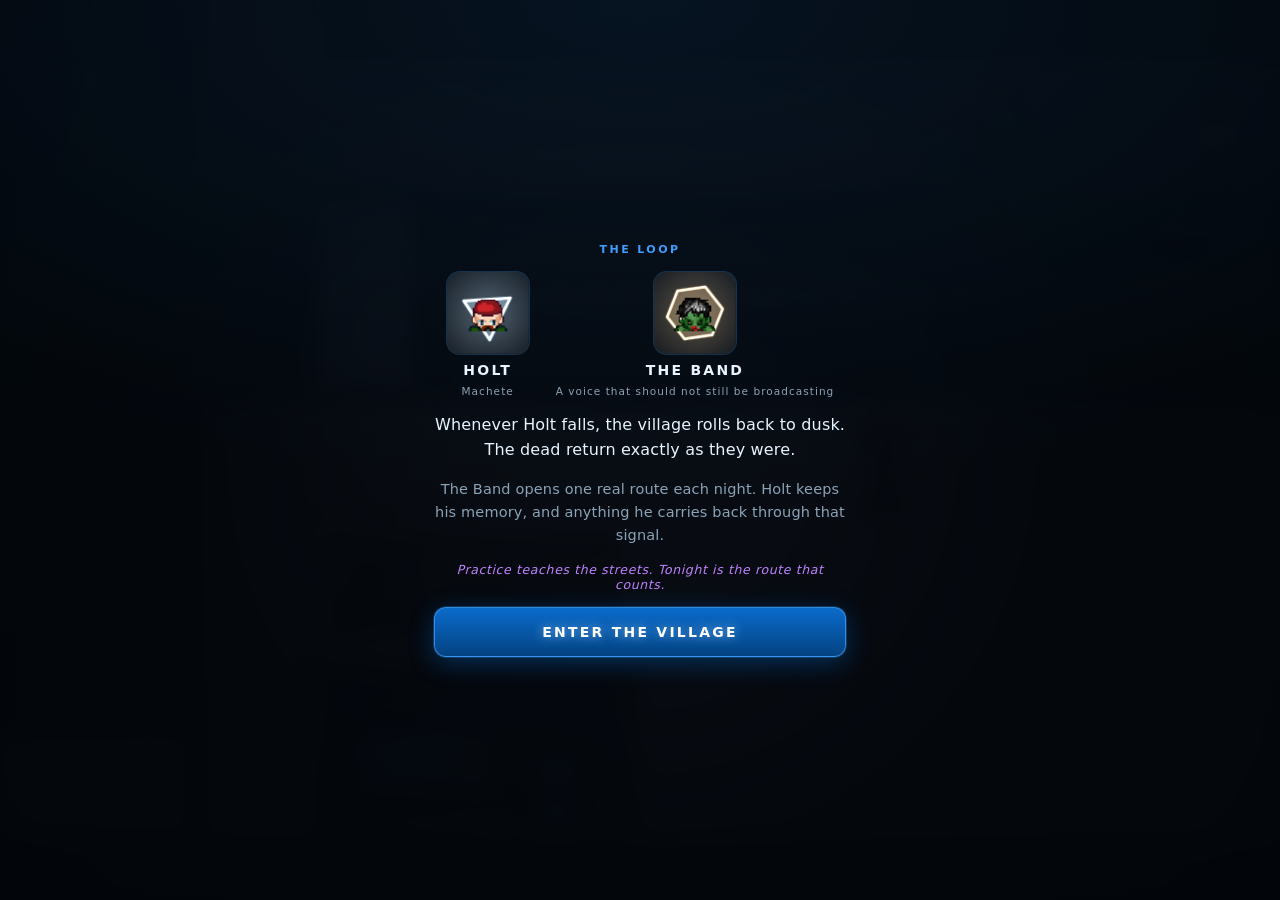
==== commit 9d48cbf4: "Rework game flow, progression, and mobile UX" ====
--- a/index.html
+++ b/index.html
@@ -4,7 +4,7 @@
 <meta charset="utf-8">
 <meta name="viewport" content="width=device-width, initial-scale=1, maximum-scale=1, user-scalable=no, viewport-fit=cover">
 <meta name="theme-color" content="#04070d">
-<meta name="description" content="Nightfall Village — a top-down zombie survival roguelite. One deterministic run a night, shared by everyone.">
+<meta name="description" content="Nightfall Village — top-down zombie survival in a village that rolls back to dusk. One fixed route each night.">
 <meta name="mobile-web-app-capable" content="yes">
 <meta name="apple-mobile-web-app-capable" content="yes">
 <meta name="apple-mobile-web-app-status-bar-style" content="black-translucent">
@@ -44,7 +44,7 @@
     <span class="voice-line" id="voice-line"></span>
   </div>
 
-  <div id="hud-action" class="action-status" aria-live="polite">SPRINT READY</div>
+  <div id="hud-action" class="action-status">SPRINT READY</div>
 
   <div class="hud-bottom">
     <div class="bar xp-bar"><div id="xp-fill" class="fill"></div><span id="hud-level" class="lvl">LV 1</span></div>
@@ -57,7 +57,7 @@
   <div class="scroll">
     <header class="title-block">
       <h1 class="logo"><span>NIGHTFALL</span><span class="logo-alt">VILLAGE</span></h1>
-      <p class="tagline">Morning never comes. Hold the village as long as you can. One real attempt a day.</p>
+      <p class="tagline">When Holt falls, the village rolls back to dusk. The Band opens one real route each night; what he carries out survives.</p>
     </header>
 
     <section class="card daily-card" id="daily-card">
@@ -94,10 +94,10 @@
       <button class="btn ghost" id="btn-stats">RECORDS</button>
       <button class="btn ghost" id="btn-settings">SETTINGS</button>
     </div>
-    <button class="btn ghost" id="btn-about">WHY ANY OF THIS</button>
+    <button class="btn ghost" id="btn-about">THE STORY</button>
 
     <button class="btn ghost install hidden" id="btn-install">INSTALL APP</button>
-    <p class="footnote">Practice nights never count toward your streak.</p>
+    <p class="footnote">Practice saves a best score, but never banks scrap or extends your streak.</p>
     <!-- Attribution is a licence condition of the LPC art, not a courtesy. Do not remove.
          The tileset line deliberately does not claim permission we cannot evidence. -->
     <p class="footnote credits-line">Character art by Liberated Pixel Cup contributors, via the Universal LPC Spritesheet Generator (CC-BY-SA 3.0 / GPL 3.0). Village tileset: attribution pending — see CREDITS.md.</p>
@@ -123,10 +123,9 @@
 
     <div class="brief-loadout" id="brief-loadout"></div>
     <div class="brief-controls" id="brief-controls">
-      <div><b>LEFT</b> drag to move</div>
-      <div><b>RIGHT TAP</b> sprint</div>
-      <div><b>RIGHT HOLD</b> heavy attack</div>
-      <div><b>ATTACKS</b> swing on their own</div>
+      <div><b>MOVE SIDE</b> drag to move</div>
+      <div><b>ACTION SIDE</b> tap to sprint · hold for heavy</div>
+      <div><b>AUTO-ATTACK</b> targets the nearest threat</div>
     </div>
     <button class="btn primary big" id="btn-begin">GO OUT</button>
     <button class="btn ghost" id="btn-brief-back">BACK</button>
@@ -136,7 +135,7 @@
 <!-- ============================ Level up ============================ -->
 <div id="levelup" class="layer screen overlay hidden" role="dialog" aria-modal="true" aria-label="Choose an upgrade">
   <div class="levelup-inner">
-    <div class="eyebrow pulse-text">LEVEL <span id="lvl-n">2</span> — TAKE ONE</div>
+    <div class="eyebrow pulse-text" id="lvl-title">ROUND REWARD — TAKE ONE</div>
     <div class="cards" id="upgrade-cards"></div>
   </div>
 </div>
@@ -148,7 +147,8 @@
     <div class="pause-stats" id="pause-stats"></div>
     <button class="btn primary" id="btn-resume">RESUME</button>
     <button class="btn ghost" id="btn-pause-settings">SETTINGS</button>
-    <button class="btn danger ghost" id="btn-quit">GO BACK INSIDE</button>
+    <button class="btn danger ghost" id="btn-quit">END PRACTICE</button>
+    <p class="pause-quit-note" id="pause-quit-note"></p>
   </div>
 </div>
 
@@ -181,7 +181,7 @@
     <div class="shard-earned">
       <span class="shard-ico big">▣</span>
       <span id="go-shards">0</span>
-      <span class="shard-label">SCRAP BANKED</span>
+      <span class="shard-label" id="go-shard-label">SCRAP BANKED</span>
     </div>
 
     <div class="streak-result" id="go-streak"></div>
@@ -210,7 +210,7 @@
       <h2>THE STOCKPILE</h2>
       <div class="shard-count"><span class="shard-ico">▣</span><span id="shop-shards">0</span></div>
     </div>
-    <p class="hint">Scrap survives the night even when you do not. Spend it on what you take out next time.</p>
+    <p class="hint">Scrap recovered on Tonight survives the reset. Choose what Holt carries into the next route.</p>
     <div id="shop-list"></div>
   </div>
 </div>
@@ -245,7 +245,7 @@
 <!-- ============================ About / stakes ============================ -->
 <div id="about" class="layer screen hidden">
   <div class="about-inner">
-    <div class="eyebrow">WHY ANY OF THIS</div>
+    <div class="eyebrow">THE LOOP</div>
     <div class="about-cast">
       <div class="cast-member">
         <canvas class="portrait big" id="about-core-face" width="96" height="96" aria-hidden="true"></canvas>
@@ -255,13 +255,13 @@
       <div class="cast-member">
         <canvas class="portrait big" id="about-rival-face" width="96" height="96" aria-hidden="true"></canvas>
         <div class="cast-name">THE BAND</div>
-        <div class="cast-role">Something dead on the emergency channel</div>
+        <div class="cast-role">A voice that should not still be broadcasting</div>
       </div>
     </div>
     <p class="about-line" id="about-line"></p>
     <p class="about-line dim" id="about-line2"></p>
     <p class="about-signoff" id="about-signoff"></p>
-    <button class="btn primary" id="btn-about-ok">UNDERSTOOD</button>
+    <button class="btn primary" id="btn-about-ok">ENTER THE VILLAGE</button>
   </div>
 </div>
 
--- a/css/style.css
+++ b/css/style.css
@@ -342,15 +342,17 @@
 
 .banner {
   position: absolute; top: 26%; left: 0; right: 0;
-  text-align: center; font-size: clamp(20px, 6.5vw, 34px); font-weight: 800;
-  letter-spacing: 0.24em; color: #fff;
+  padding-inline: calc(max(var(--safe-l), var(--safe-r)) + 12px);
+  text-align: center; font-size: clamp(15px, 4.6vw, 30px); font-weight: 800;
+  line-height: 1.22; letter-spacing: clamp(0.08em, 0.6vw, 0.18em); color: #fff;
+  white-space: normal; overflow-wrap: anywhere;
   opacity: 0; pointer-events: none;
   text-shadow: 0 0 30px hsl(var(--hue) 100% 60% / 0.9);
 }
 .banner.show { animation: bannerIn 2.1s var(--ease) both; }
 @keyframes bannerIn {
-  0%   { opacity: 0; transform: scale(0.86) translateY(10px); letter-spacing: 0.5em; filter: blur(8px); }
-  18%  { opacity: 1; transform: scale(1); letter-spacing: 0.24em; filter: blur(0); }
+  0%   { opacity: 0; transform: scale(0.86) translateY(10px); letter-spacing: 0.3em; filter: blur(8px); }
+  18%  { opacity: 1; transform: scale(1); letter-spacing: clamp(0.08em, 0.6vw, 0.18em); filter: blur(0); }
   72%  { opacity: 1; }
   100% { opacity: 0; transform: scale(1.06); filter: blur(4px); }
 }
@@ -364,15 +366,33 @@
   position: absolute;
   right: calc(var(--safe-r) + 14px);
   bottom: calc(var(--safe-b) + 48px);
-  padding: 7px 10px;
+  width: 86px;
+  min-height: 56px;
+  padding: 9px 10px;
   border: 1px solid rgba(255,255,255,0.16);
-  border-radius: 9px;
+  border-radius: 18px;
   background: rgba(5,9,15,0.74);
   color: var(--text-dim);
-  font-size: 9px;
+  font-size: 10px;
   font-weight: 800;
-  letter-spacing: 0.12em;
+  line-height: 1.35;
+  letter-spacing: 0.08em;
+  text-align: center;
+  display: flex;
+  flex-direction: column;
+  align-items: center;
+  justify-content: center;
   pointer-events: none;
+}
+.action-status::after {
+  content: 'TAP · HOLD HEAVY';
+  display: block;
+  font-size: 7px;
+  color: var(--text-dim);
+  margin-top: 2px;
+}
+@media (hover: hover) and (pointer: fine) {
+  .action-status::after { content: 'SPACE · E HEAVY'; }
 }
 .action-status.ready {
   color: #a8e8ff;
@@ -621,6 +641,10 @@
 }
 .pause-stats .k { font-size: 9.5px; letter-spacing: 0.16em; color: #6d8397; }
 .pause-stats .v { font-size: 17px; font-weight: 800; }
+.pause-quit-note {
+  min-height: 28px; margin: -4px 8px 0; text-align: center;
+  color: var(--text-dim); font-size: 11px; line-height: 1.35;
+}
 
 /* ------------------------------------------------------------ game over */
 
@@ -809,6 +833,11 @@
   max-width: 86vw; text-align: center;
 }
 .toast.show { opacity: 1; transform: translateX(-50%) translateY(0); }
+.toast.combat {
+  top: calc(var(--safe-t) + 92px); bottom: auto;
+  transform: translateX(-50%) translateY(-16px);
+}
+.toast.combat.show { transform: translateX(-50%) translateY(0); }
 
 /* ------------------------------------------------------------ a11y */
 
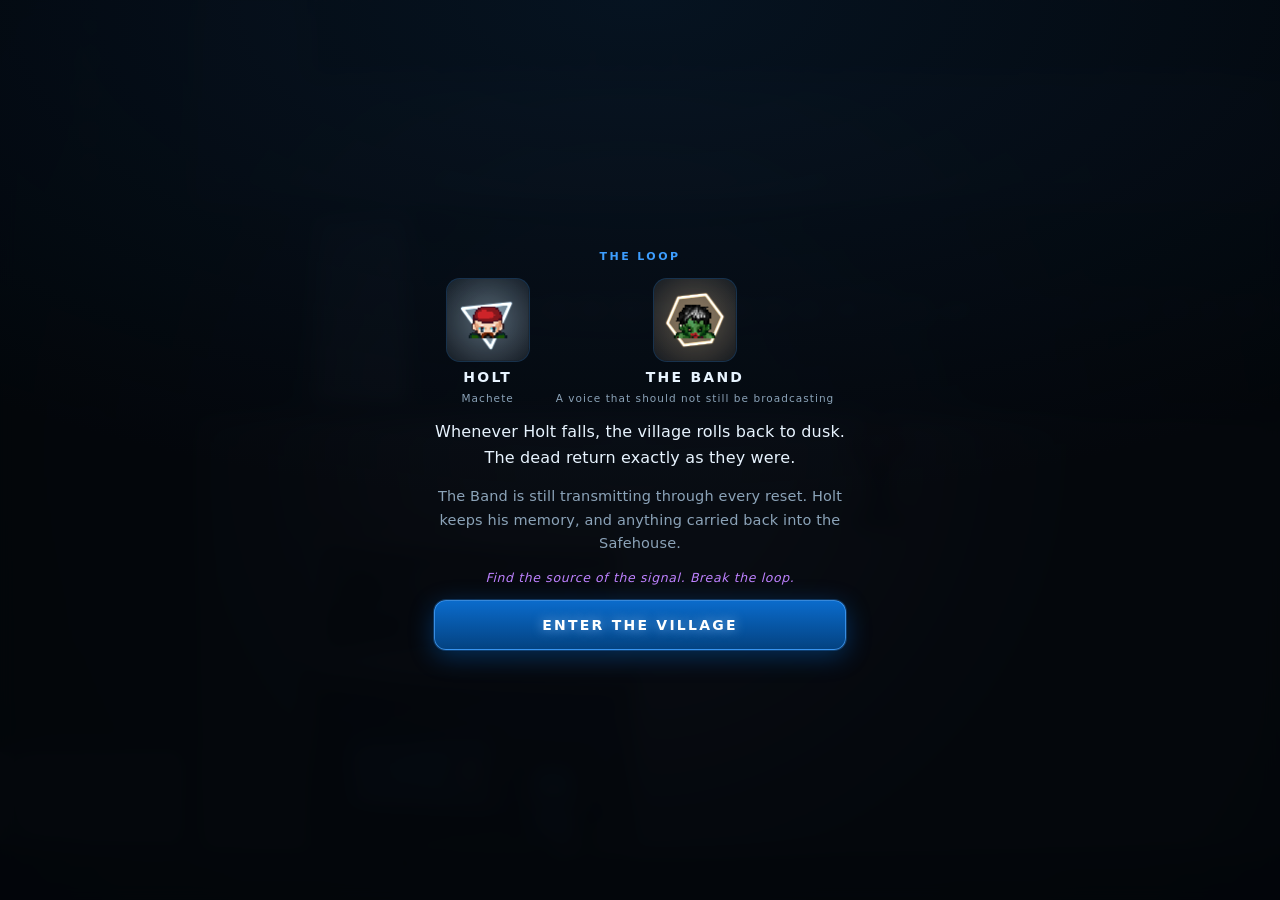
==== commit 9951f941: "Add persistent story chapters and checkpoints" ====
--- a/index.html
+++ b/index.html
@@ -4,7 +4,7 @@
 <meta charset="utf-8">
 <meta name="viewport" content="width=device-width, initial-scale=1, maximum-scale=1, user-scalable=no, viewport-fit=cover">
 <meta name="theme-color" content="#04070d">
-<meta name="description" content="Nightfall Village — top-down zombie survival in a village that rolls back to dusk. One fixed route each night.">
+<meta name="description" content="Nightfall Village — survive the repeating night and uncover the signal controlling the village.">
 <meta name="mobile-web-app-capable" content="yes">
 <meta name="apple-mobile-web-app-capable" content="yes">
 <meta name="apple-mobile-web-app-status-bar-style" content="black-translucent">
@@ -32,18 +32,22 @@
       <div id="hud-tier" class="tier">DUSK</div>
     </div>
     <div class="hud-right">
+      <div id="hud-upgrade-coins" class="upgrade-coins" aria-label="Upgrade coins"><span class="coin-ico">◆</span><span id="hud-upgrade-coin-n">0</span></div>
       <div id="hud-shards" class="shards"><span class="shard-ico">▣</span><span id="hud-shard-n">0</span></div>
       <button id="btn-pause" class="icon-btn" aria-label="Pause">❙❙</button>
     </div>
   </div>
 
   <div id="hud-banner" class="banner"></div>
+  <div id="hud-objective" class="objective-chip hidden" aria-live="polite"></div>
 
   <div id="voice" class="voice" aria-live="polite">
     <span class="voice-who" id="voice-who">HOLT</span>
     <span class="voice-line" id="voice-line"></span>
   </div>
 
+  <button id="btn-next-round" class="next-round hidden">START NEXT ROUND</button>
+
   <div id="hud-action" class="action-status">SPRINT READY</div>
 
   <div class="hud-bottom">
@@ -57,12 +61,12 @@
   <div class="scroll">
     <header class="title-block">
       <h1 class="logo"><span>NIGHTFALL</span><span class="logo-alt">VILLAGE</span></h1>
-      <p class="tagline">When Holt falls, the village rolls back to dusk. The Band opens one real route each night; what he carries out survives.</p>
+      <p class="tagline">When Holt falls, the village rolls back to dusk. The streets forget. The Safehouse—and Holt—do not.</p>
     </header>
 
     <section class="card daily-card" id="daily-card">
       <div class="card-head">
-        <span class="eyebrow">TONIGHT</span>
+        <span class="eyebrow">CHAPTER ONE</span>
         <span class="date" id="daily-date"></span>
       </div>
       <div class="mutator">
@@ -70,24 +74,24 @@
         <div class="mutator-desc" id="daily-mutator-desc">—</div>
       </div>
       <div class="daily-meta">
-        <div><span class="k" id="daily-best-label">YOUR BEST TONIGHT</span><span class="v" id="daily-best">—</span></div>
-        <div><span class="k">RESETS IN</span><span class="v mono" id="daily-countdown">--:--:--</span></div>
-      </div>
-      <button class="btn primary big" id="btn-daily">GO OUT TONIGHT</button>
+        <div><span class="k" id="daily-best-label">DEEPEST ROUND</span><span class="v" id="daily-best">—</span></div>
+        <div><span class="k">DISCOVERIES</span><span class="v mono" id="daily-countdown">0 / 6</span></div>
+      </div>
+      <button class="btn primary big" id="btn-daily">CONTINUE THE NIGHT</button>
       <div class="daily-note" id="daily-note"></div>
     </section>
 
     <section class="streak-row">
       <div class="streak-flame" id="streak-flame">▲</div>
       <div class="streak-info">
-        <div class="streak-n"><span id="streak-count">0</span> <span class="streak-unit">NIGHT STREAK</span></div>
-        <div class="streak-sub" id="streak-sub">Go out tonight to begin.</div>
+        <div class="streak-n"><span id="streak-count">0</span> <span class="streak-unit">STORY BEATS FOUND</span></div>
+        <div class="streak-sub" id="streak-sub">Survive Round 1 and find the Safehouse.</div>
       </div>
     </section>
     <div class="milestones" id="milestones"></div>
 
     <div class="btn-row">
-      <button class="btn" id="btn-practice">PRACTICE NIGHT</button>
+      <button class="btn" id="btn-practice">QUICK RUN</button>
       <button class="btn" id="btn-shop">STOCKPILE <span class="shard-ico">▣</span><span id="menu-shards">0</span></button>
     </div>
     <div class="btn-row">
@@ -97,7 +101,7 @@
     <button class="btn ghost" id="btn-about">THE STORY</button>
 
     <button class="btn ghost install hidden" id="btn-install">INSTALL APP</button>
-    <p class="footnote">Practice saves a best score, but never banks scrap or extends your streak.</p>
+    <p class="footnote">Continue the Night advances Holt’s story and banks scrap. Quick Run is an unlimited sandbox.</p>
     <!-- Attribution is a licence condition of the LPC art, not a courtesy. Do not remove.
          The tileset line deliberately does not claim permission we cannot evidence. -->
     <p class="footnote credits-line">Character art by Liberated Pixel Cup contributors, via the Universal LPC Spritesheet Generator (CC-BY-SA 3.0 / GPL 3.0). Village tileset: attribution pending — see CREDITS.md.</p>
@@ -107,7 +111,7 @@
 <!-- ============================ Pre-run brief ============================ -->
 <div id="brief" class="layer screen hidden">
   <div class="brief-inner">
-    <div class="eyebrow" id="brief-mode">TONIGHT</div>
+    <div class="eyebrow" id="brief-mode">CHAPTER ONE</div>
     <div class="brief-date" id="brief-date"></div>
     <div class="brief-mutator">
       <div class="mutator-name big" id="brief-mutator">—</div>
@@ -132,11 +136,25 @@
   </div>
 </div>
 
-<!-- ============================ Level up ============================ -->
-<div id="levelup" class="layer screen overlay hidden" role="dialog" aria-modal="true" aria-label="Choose an upgrade">
-  <div class="levelup-inner">
-    <div class="eyebrow pulse-text" id="lvl-title">ROUND REWARD — TAKE ONE</div>
-    <div class="cards" id="upgrade-cards"></div>
+<!-- ============================ Between-round services ============================ -->
+<div id="service" class="layer screen overlay hidden" role="dialog" aria-modal="true" aria-label="Village service">
+  <div class="service-inner">
+    <div class="eyebrow" id="service-kicker">THE BAND</div>
+    <h2 id="service-title">SAFEHOUSE</h2>
+    <p class="service-desc" id="service-desc"></p>
+    <div class="service-wallet" id="service-wallet"><span>UPGRADE COINS</span><strong><span class="coin-ico">◆</span> <span id="service-coins">0</span></strong></div>
+    <div class="cards" id="service-cards"></div>
+    <div id="radio-install-panel" class="clinic-panel hidden">
+      <div class="clinic-health"><span>STORY ITEM</span><strong id="story-item-name">RADIO COMPONENT</strong></div>
+      <button class="btn primary" id="btn-install-radio">INSTALL RADIO PART</button>
+      <p class="hint" id="story-item-note">Connect it to the Safehouse receiver to decode the next transmission.</p>
+    </div>
+    <div id="clinic-panel" class="clinic-panel hidden">
+      <div class="clinic-health"><span>YOUR HEALTH</span><strong id="clinic-health">100 / 100</strong></div>
+      <button class="btn primary" id="btn-clinic-heal">TREAT WOUNDS · ◆1</button>
+      <p id="clinic-note" class="hint"></p>
+    </div>
+    <button class="btn ghost" id="btn-service-close">BACK TO THE STREET</button>
   </div>
 </div>
 
@@ -147,7 +165,7 @@
     <div class="pause-stats" id="pause-stats"></div>
     <button class="btn primary" id="btn-resume">RESUME</button>
     <button class="btn ghost" id="btn-pause-settings">SETTINGS</button>
-    <button class="btn danger ghost" id="btn-quit">END PRACTICE</button>
+    <button class="btn danger ghost" id="btn-quit">RETURN TO SAFEHOUSE</button>
     <p class="pause-quit-note" id="pause-quit-note"></p>
   </div>
 </div>
@@ -156,7 +174,7 @@
 <div id="gameover" class="layer screen hidden">
   <div class="scroll">
     <div class="go-head">
-      <div class="eyebrow" id="go-mode">TONIGHT</div>
+      <div class="eyebrow" id="go-mode">CHAPTER ONE</div>
       <h2 id="go-title">THE NIGHT ENDED</h2>
     </div>
 
@@ -195,7 +213,7 @@
     </div>
 
     <div class="btn-row">
-      <button class="btn primary" id="btn-again">GO OUT AGAIN</button>
+      <button class="btn primary" id="btn-again">RETURN TO THE VILLAGE</button>
       <button class="btn" id="btn-menu">MENU</button>
     </div>
     <button class="btn ghost" id="btn-go-shop">SPEND SCRAP</button>
@@ -210,7 +228,7 @@
       <h2>THE STOCKPILE</h2>
       <div class="shard-count"><span class="shard-ico">▣</span><span id="shop-shards">0</span></div>
     </div>
-    <p class="hint">Scrap recovered on Tonight survives the reset. Choose what Holt carries into the next route.</p>
+    <p class="hint">Scrap recovered during the story survives the reset. Choose what Holt carries into the next attempt.</p>
     <div id="shop-list"></div>
   </div>
 </div>
@@ -237,7 +255,7 @@
       <div></div>
     </div>
     <div class="stat-grid" id="records-grid"></div>
-    <h3 class="sub">NIGHT LOG</h3>
+    <h3 class="sub">RUN LOG</h3>
     <div id="daily-history"></div>
   </div>
 </div>
--- a/css/style.css
+++ b/css/style.css
@@ -335,7 +335,9 @@
   margin-top: 2px; transition: color 1s var(--ease);
 }
 
-.shards { font-size: 15px; font-weight: 800; display: flex; align-items: center; gap: 5px; color: var(--shard); }
+.shards, .upgrade-coins { font-size: 15px; font-weight: 800; display: flex; align-items: center; gap: 5px; color: var(--shard); }
+.upgrade-coins { color: #7ce4ff; }
+.coin-ico { color: #7ce4ff; text-shadow: 0 0 10px rgba(90,216,255,0.65); }
 .shard-ico { color: var(--shard); }
 .shard-ico.big { font-size: 26px; }
 #btn-pause { margin-top: 6px; }
@@ -350,6 +352,25 @@
   text-shadow: 0 0 30px hsl(var(--hue) 100% 60% / 0.9);
 }
 .banner.show { animation: bannerIn 2.1s var(--ease) both; }
+.objective-chip {
+  position: absolute;
+  top: calc(max(var(--safe-t), 8px) + 83px);
+  left: 50%;
+  transform: translateX(-50%);
+  max-width: min(82vw, 520px);
+  padding: 7px 11px;
+  border: 1px solid rgba(124,228,255,0.34);
+  border-radius: 9px;
+  background: rgba(4,8,15,0.76);
+  color: #bfefff;
+  font-size: clamp(8px, 2.4vw, 11px);
+  font-weight: 800;
+  line-height: 1.3;
+  letter-spacing: 0.12em;
+  text-align: center;
+  pointer-events: none;
+  box-shadow: 0 0 16px rgba(70,190,255,0.12);
+}
 @keyframes bannerIn {
   0%   { opacity: 0; transform: scale(0.86) translateY(10px); letter-spacing: 0.3em; filter: blur(8px); }
   18%  { opacity: 1; transform: scale(1); letter-spacing: clamp(0.08em, 0.6vw, 0.18em); filter: blur(0); }
@@ -399,6 +420,28 @@
   border-color: rgba(92,200,255,0.5);
   box-shadow: 0 0 14px rgba(64,180,255,0.12);
 }
+.next-round {
+  appearance: none;
+  position: absolute;
+  left: 50%;
+  bottom: calc(var(--safe-b) + 52px);
+  transform: translateX(-50%);
+  z-index: 2;
+  min-width: 178px;
+  min-height: 46px;
+  padding: 11px 16px;
+  border: 1px solid rgba(255,214,92,0.72);
+  border-radius: 14px;
+  background: rgba(20,16,7,0.9);
+  color: var(--shard);
+  font: inherit;
+  font-size: 11px;
+  font-weight: 900;
+  letter-spacing: 0.13em;
+  pointer-events: auto;
+  box-shadow: 0 0 22px rgba(255,214,92,0.18);
+}
+.next-round:active { transform: translateX(-50%) scale(0.96); }
 .bar {
   position: relative; height: 13px; border-radius: 7px;
   background: rgba(255,255,255,0.07);
@@ -563,14 +606,38 @@
 }
 .brief-controls b { color: var(--c); }
 
-/* ------------------------------------------------------------ level up */
-
-.levelup-inner {
+/* ------------------------------------------------------------ between-round services */
+
+.service-inner {
   position: absolute; inset: 0;
   display: flex; flex-direction: column; justify-content: center; align-items: center;
-  gap: 16px; padding: calc(var(--safe-t) + 16px) 16px calc(var(--safe-b) + 16px);
+  gap: 14px; padding: calc(var(--safe-t) + 16px) 16px calc(var(--safe-b) + 16px);
   overflow-y: auto;
 }
+.service-inner > h2 { color: #fff; text-shadow: 0 0 20px hsl(var(--hue) 100% 60% / 0.45); }
+.service-desc { max-width: 430px; margin: -4px 0 0; text-align: center; color: var(--text-dim); font-size: 12.5px; line-height: 1.45; }
+.service-wallet {
+  width: 100%; max-width: 430px;
+  display: flex; justify-content: space-between; align-items: center;
+  padding: 10px 14px; border-radius: 11px;
+  background: rgba(255,255,255,0.045); border: 1px solid rgba(90,216,255,0.22);
+  font-size: 10px; font-weight: 800; letter-spacing: 0.15em; color: var(--text-dim);
+}
+.service-wallet strong { font-size: 17px; color: #fff; }
+.service-empty {
+  padding: 28px 16px; text-align: center; border: 1px dashed rgba(255,255,255,0.14);
+  border-radius: 13px; color: var(--text-dim); font-size: 11px; letter-spacing: 0.16em;
+}
+.service-inner > .btn { width: 100%; max-width: 430px; }
+.clinic-panel { width: 100%; max-width: 430px; display: flex; flex-direction: column; gap: 12px; }
+.clinic-health {
+  display: flex; justify-content: space-between; align-items: center;
+  padding: 18px; border-radius: 14px; background: rgba(50,170,100,0.1);
+  border: 1px solid rgba(126,255,168,0.28); color: var(--text-dim);
+  font-size: 10px; letter-spacing: 0.15em;
+}
+.clinic-health strong { color: var(--heal); font-size: 18px; letter-spacing: 0.04em; }
+.clinic-panel .hint { text-align: center; margin: -3px 0 0; }
 .pulse-text { animation: textPulse 1.1s ease-in-out infinite; }
 @keyframes textPulse { 0%,100% { opacity: 0.65; } 50% { opacity: 1; } }
 
@@ -582,6 +649,7 @@
   border-radius: 14px; padding: 15px 16px;
   cursor: pointer; text-align: left; width: 100%;
   color: var(--text); font: inherit;
+  touch-action: manipulation;
   transition: transform 0.16s var(--ease), border-color 0.2s, box-shadow 0.3s;
   animation: cardIn 0.42s var(--ease) both;
 }
@@ -605,6 +673,8 @@
   border-color: var(--c);
   box-shadow: 0 0 28px hsl(var(--hue) 100% 50% / 0.35);
 }
+.up-card[disabled] { opacity: 0.42; pointer-events: none; filter: saturate(0.45); }
+.up-price { color: #7ce4ff; font-size: 14px; font-weight: 900; white-space: nowrap; }
 .up-icon {
   width: 46px; height: 46px; flex: 0 0 46px;
   display: grid; place-items: center;
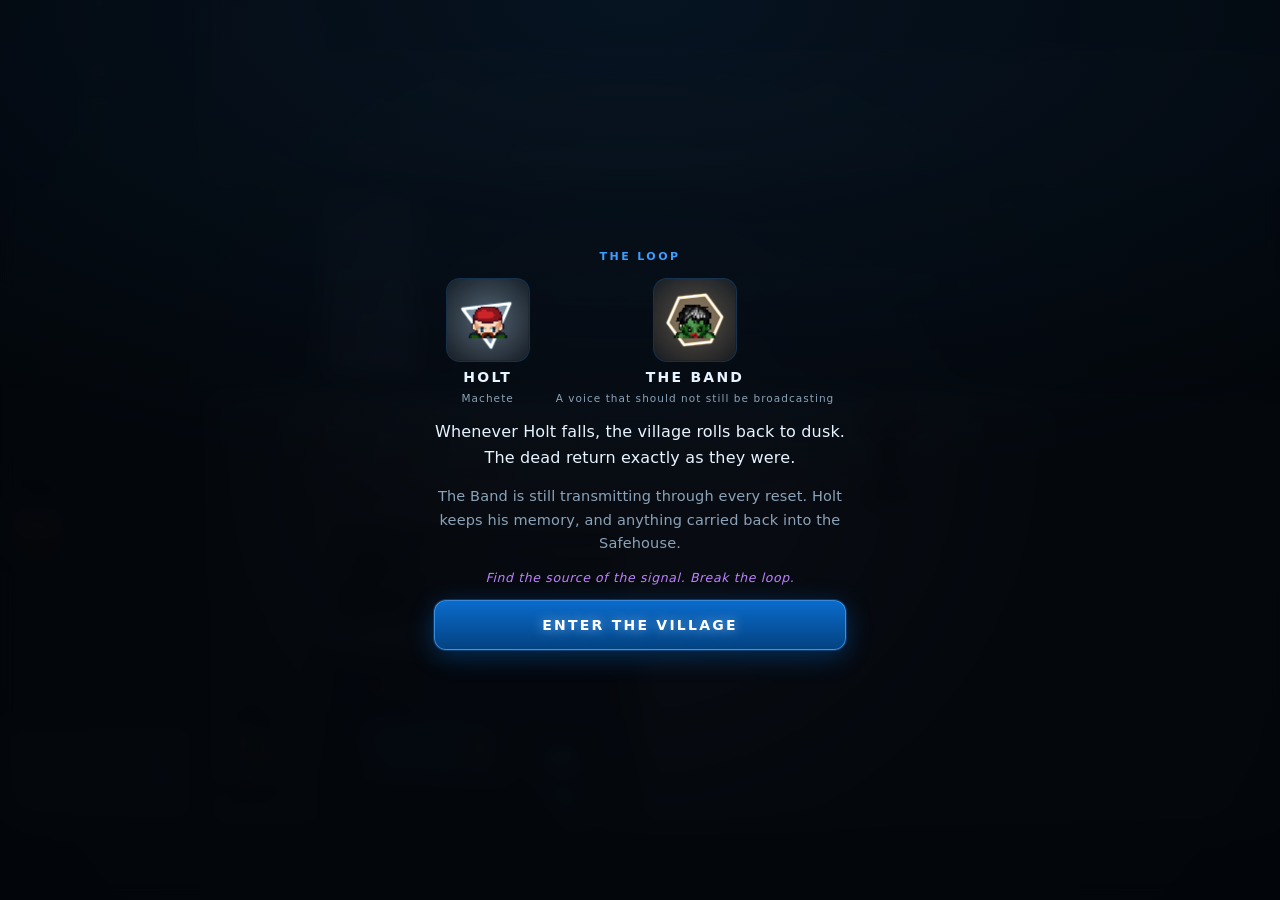
==== commit 52ca6605: "Replace stockpile with physical workshop" ====
--- a/index.html
+++ b/index.html
@@ -92,7 +92,6 @@
 
     <div class="btn-row">
       <button class="btn" id="btn-practice">QUICK RUN</button>
-      <button class="btn" id="btn-shop">STOCKPILE <span class="shard-ico">▣</span><span id="menu-shards">0</span></button>
     </div>
     <div class="btn-row">
       <button class="btn ghost" id="btn-stats">RECORDS</button>
@@ -216,7 +215,6 @@
       <button class="btn primary" id="btn-again">RETURN TO THE VILLAGE</button>
       <button class="btn" id="btn-menu">MENU</button>
     </div>
-    <button class="btn ghost" id="btn-go-shop">SPEND SCRAP</button>
   </div>
 </div>
 
@@ -225,10 +223,10 @@
   <div class="scroll">
     <div class="screen-head">
       <button class="icon-btn back" id="btn-shop-back" aria-label="Back">←</button>
-      <h2>THE STOCKPILE</h2>
+      <h2>WORKSHOP</h2>
       <div class="shard-count"><span class="shard-ico">▣</span><span id="shop-shards">0</span></div>
     </div>
-    <p class="hint">Scrap recovered during the story survives the reset. Choose what Holt carries into the next attempt.</p>
+    <p class="hint">Weapons and lanterns only. Equipped gear applies on the next attempt; combat strength comes from upgrades earned during the run.</p>
     <div id="shop-list"></div>
   </div>
 </div>
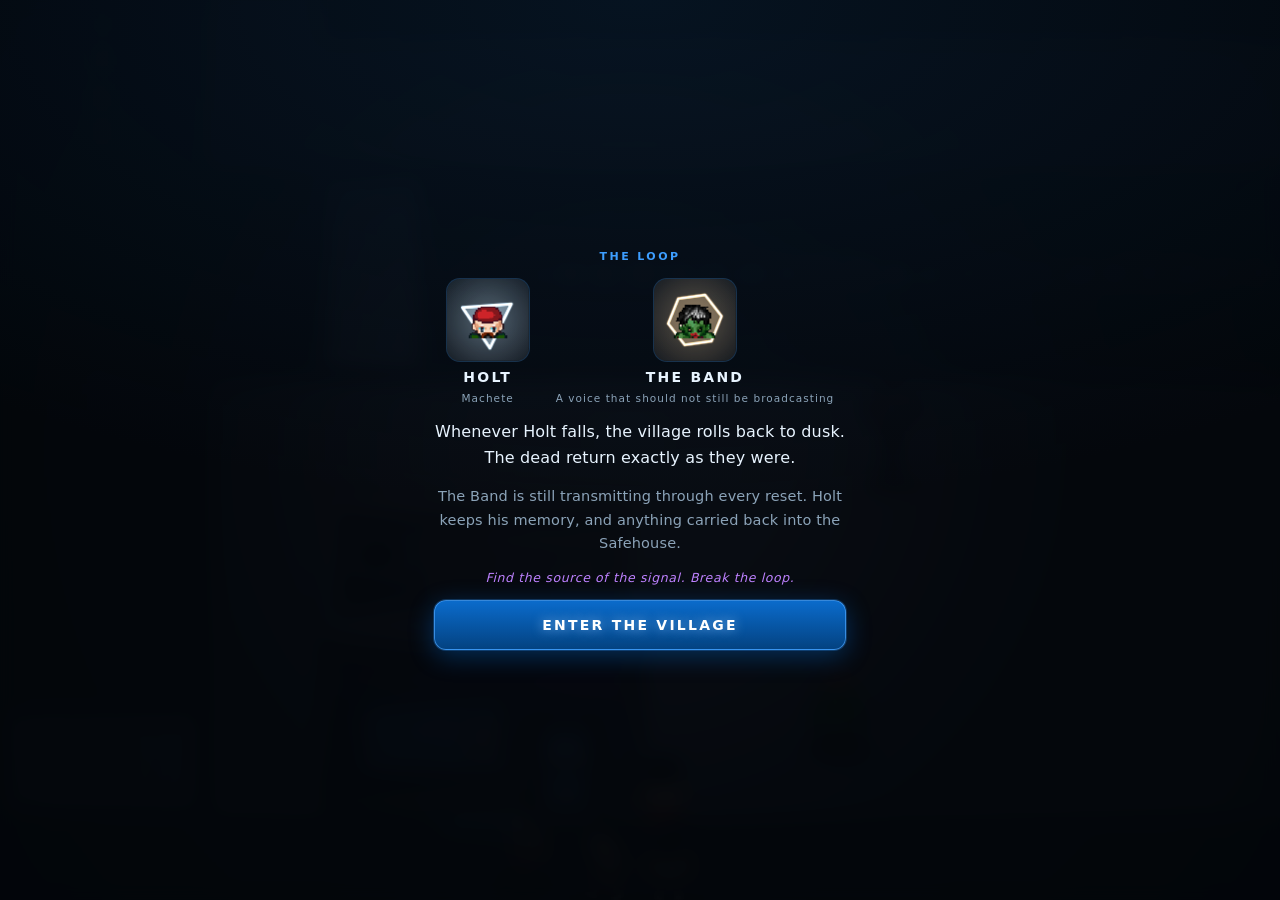
==== commit d72ecdcf: "Stabilize chapter flow and PWA updates" ====
--- a/index.html
+++ b/index.html
@@ -66,7 +66,7 @@
 
     <section class="card daily-card" id="daily-card">
       <div class="card-head">
-        <span class="eyebrow">CHAPTER ONE</span>
+        <span class="eyebrow" id="story-chapter">CHAPTER ONE</span>
         <span class="date" id="daily-date"></span>
       </div>
       <div class="mutator">
@@ -75,7 +75,7 @@
       </div>
       <div class="daily-meta">
         <div><span class="k" id="daily-best-label">DEEPEST ROUND</span><span class="v" id="daily-best">—</span></div>
-        <div><span class="k">DISCOVERIES</span><span class="v mono" id="daily-countdown">0 / 6</span></div>
+        <div><span class="k">STORY LEVEL</span><span class="v mono" id="daily-countdown">1 / 6</span></div>
       </div>
       <button class="btn primary big" id="btn-daily">CONTINUE THE NIGHT</button>
       <div class="daily-note" id="daily-note"></div>
--- a/css/style.css
+++ b/css/style.css
@@ -276,11 +276,12 @@
 .streak-sub.warn { color: var(--shard); }
 .streak-sub.bad { color: var(--hazard); }
 
-.milestones { display: flex; gap: 8px; }
+.milestones { display: grid; grid-template-columns: repeat(6, minmax(0, 1fr)); gap: 8px; }
 .milestone {
-  flex: 1; text-align: center; padding: 9px 4px; border-radius: 10px;
+  min-width: 0; text-align: center; padding: 9px 4px; border-radius: 10px;
   background: rgba(255,255,255,0.03); border: 1px solid rgba(255,255,255,0.07);
   font-size: 10px; letter-spacing: 0.1em; color: #6d8397;
+  overflow-wrap: anywhere;
   transition: all 0.3s var(--ease);
 }
 .milestone .d { display: block; font-size: 15px; font-weight: 800; color: var(--text-dim); }
@@ -442,6 +443,13 @@
   box-shadow: 0 0 22px rgba(255,214,92,0.18);
 }
 .next-round:active { transform: translateX(-50%) scale(0.96); }
+.next-round:disabled {
+  color: #82909d;
+  border-color: rgba(150,165,180,0.22);
+  background: rgba(8,13,20,0.76);
+  box-shadow: none;
+  opacity: 0.78;
+}
 .bar {
   position: relative; height: 13px; border-radius: 7px;
   background: rgba(255,255,255,0.07);
@@ -485,7 +493,8 @@
   left: 50%; top: 50%;                 /* JS overrides these every frame while visible */
   transform: translate(-50%, calc(-100% - 26px));
   display: flex; align-items: baseline; gap: 8px;
-  max-width: min(78vw, 340px);
+  max-width: min(72vw, 300px);
+  max-height: 76px;
   padding: 8px 14px; border-radius: 11px;
   background: rgba(6, 11, 18, 0.82);
   border: 1px solid var(--panel-line);
@@ -515,6 +524,12 @@
 .voice-line {
   font-size: 13.5px; font-weight: 600; line-height: 1.35;
   color: var(--text); letter-spacing: 0.01em;
+  min-width: 0;
+  overflow-wrap: anywhere;
+  display: -webkit-box;
+  -webkit-box-orient: vertical;
+  -webkit-line-clamp: 2;
+  overflow: hidden;
 }
 
 /* ------------------------------------------------------------ speech blocks */
@@ -919,12 +934,125 @@
   }
 }
 
+/* Phone HUD: keep the arena readable and let each fact appear in one place only. */
+@media (max-width: 600px), (max-height: 600px) {
+  .hud-top {
+    padding: calc(max(var(--safe-t), 8px) + 8px) calc(var(--safe-r) + 10px) 0 calc(var(--safe-l) + 10px);
+    gap: 4px;
+  }
+  .hud-left, .hud-right { gap: 1px; }
+  .score { font-size: 20px; }
+  .combo { height: 12px; font-size: 9px; }
+  .time { font-size: 16px; }
+  .wave { margin-top: 1px; font-size: 8.5px; letter-spacing: 0.1em; }
+  .tier { margin-top: 1px; font-size: 7.5px; letter-spacing: 0.18em; }
+  .shards, .upgrade-coins { gap: 3px; font-size: 11px; }
+  #btn-pause { width: 36px; height: 36px; min-height: 36px; margin-top: 3px; padding: 0; }
+
+  .objective-chip {
+    top: calc(max(var(--safe-t), 8px) + 65px);
+    max-width: 76vw;
+    padding: 4px 8px;
+    border-radius: 7px;
+    font-size: 7.5px;
+    line-height: 1.25;
+    letter-spacing: 0.09em;
+  }
+  .banner {
+    top: 20%;
+    font-size: 13px;
+    letter-spacing: 0.09em;
+  }
+  .banner.show { animation: bannerInMobile 1.55s var(--ease) both; }
+  @keyframes bannerInMobile {
+    0% { opacity: 0; transform: translateY(6px); }
+    18%, 72% { opacity: 1; transform: translateY(0); }
+    100% { opacity: 0; transform: translateY(-4px); }
+  }
+
+  .hud-bottom {
+    padding: 0 calc(var(--safe-r) + 8px) calc(var(--safe-b) + 8px) calc(var(--safe-l) + 8px);
+    gap: 4px;
+  }
+  .xp-bar { height: 5px; }
+  .hp-bar { height: 10px; }
+  .hp-text, .lvl { font-size: 7px; }
+
+  .action-status {
+    right: calc(var(--safe-r) + 10px);
+    bottom: calc(var(--safe-b) + 34px);
+    width: auto;
+    min-width: 72px;
+    min-height: 30px;
+    padding: 5px 8px;
+    border-radius: 10px;
+    font-size: 8px;
+    line-height: 1.15;
+  }
+  .action-status::after { display: none; }
+  #hud.intermission .action-status { display: none; }
+  #hud.intermission .combo { visibility: hidden; }
+
+  .next-round {
+    bottom: calc(var(--safe-b) + 34px);
+    min-width: 142px;
+    min-height: 38px;
+    padding: 8px 12px;
+    border-radius: 11px;
+    font-size: 9px;
+    letter-spacing: 0.1em;
+  }
+
+  .toast { padding: 8px 11px; font-size: 10px; max-width: 76vw; }
+  .toast.combat { top: calc(max(var(--safe-t), 8px) + 96px); }
+
+  .voice {
+    max-width: min(68vw, 270px);
+    max-height: 60px;
+    gap: 6px;
+    padding: 6px 9px;
+    border-radius: 9px;
+  }
+  .voice-who { font-size: 8px; letter-spacing: 0.14em; }
+  .voice-line { font-size: 11.5px; line-height: 1.25; }
+}
+
 /* Landscape phones: the arena is the point, so compress the chrome. */
 @media (max-height: 480px) and (orientation: landscape) {
+  .hud-top {
+    padding-top: calc(max(var(--safe-t), 4px) + 3px);
+    padding-inline: calc(var(--safe-l) + 7px) calc(var(--safe-r) + 7px);
+  }
+  .score { font-size: 16px; }
+  .time { font-size: 13px; }
+  .wave { font-size: 7.5px; }
+  .tier { display: none; }
+  .shards, .upgrade-coins { font-size: 9px; }
+  #btn-pause { width: 31px; height: 31px; min-height: 31px; }
+  .objective-chip {
+    top: calc(max(var(--safe-t), 4px) + 43px);
+    max-width: 54vw;
+    font-size: 7px;
+  }
+  .action-status { bottom: calc(var(--safe-b) + 27px); }
+  .next-round { bottom: calc(var(--safe-b) + 27px); min-height: 34px; }
+  .voice { max-width: min(46vw, 245px); }
+
   .title-block { padding: 6px 0 0; }
   .logo { font-size: 26px; }
   .tagline { display: none; }
   .scroll { gap: 9px; }
   .btn.big { padding: 13px; min-height: 46px; }
+  .brief-inner, .about-inner, .pause-inner, .service-inner {
+    justify-content: flex-start;
+    overflow-y: auto;
+    padding-top: calc(var(--safe-t) + 10px);
+    padding-bottom: calc(var(--safe-b) + 10px);
+  }
   .brief-inner { gap: 9px; }
 }
+
+@media (max-width: 430px) {
+  .milestones { grid-template-columns: repeat(3, minmax(0, 1fr)); }
+  .milestone { min-height: 48px; }
+}
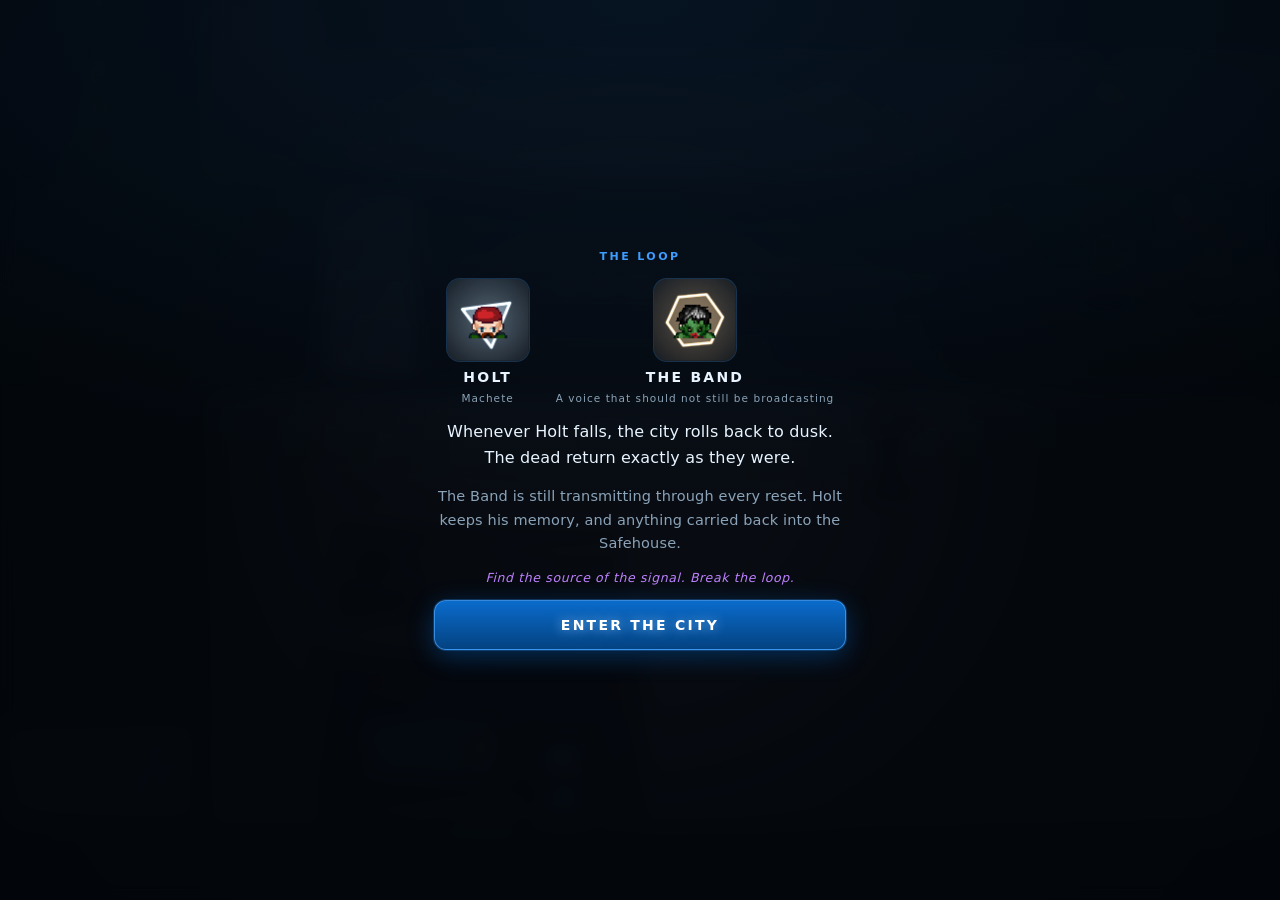
==== commit 90568fb9: "Fix enemy leaps and refine Nightfall City" ====
--- a/index.html
+++ b/index.html
@@ -4,12 +4,12 @@
 <meta charset="utf-8">
 <meta name="viewport" content="width=device-width, initial-scale=1, maximum-scale=1, user-scalable=no, viewport-fit=cover">
 <meta name="theme-color" content="#04070d">
-<meta name="description" content="Nightfall Village — survive the repeating night and uncover the signal controlling the village.">
+<meta name="description" content="Nightfall City — survive the repeating night and uncover the signal controlling the city.">
 <meta name="mobile-web-app-capable" content="yes">
 <meta name="apple-mobile-web-app-capable" content="yes">
 <meta name="apple-mobile-web-app-status-bar-style" content="black-translucent">
-<meta name="apple-mobile-web-app-title" content="Nightfall Village">
-<title>Nightfall Village</title>
+<meta name="apple-mobile-web-app-title" content="Nightfall City">
+<title>Nightfall City</title>
 <link rel="manifest" href="manifest.webmanifest">
 <link rel="icon" href="icons/icon-192.png" sizes="192x192">
 <link rel="apple-touch-icon" href="icons/icon-180.png">
@@ -17,7 +17,7 @@
 </head>
 <body>
 
-<canvas id="game" aria-label="Nightfall Village — the village at night" role="img"></canvas>
+<canvas id="game" aria-label="Nightfall City — the city at night" role="img"></canvas>
 
 <!-- ============================ HUD (in-run) ============================ -->
 <div id="hud" class="layer hidden" aria-hidden="true">
@@ -60,8 +60,8 @@
 <div id="menu" class="layer screen hidden">
   <div class="scroll">
     <header class="title-block">
-      <h1 class="logo"><span>NIGHTFALL</span><span class="logo-alt">VILLAGE</span></h1>
-      <p class="tagline">When Holt falls, the village rolls back to dusk. The streets forget. The Safehouse—and Holt—do not.</p>
+      <h1 class="logo"><span>NIGHTFALL</span><span class="logo-alt">CITY</span></h1>
+      <p class="tagline">When Holt falls, the city rolls back to dusk. The streets forget. The Safehouse—and Holt—do not.</p>
     </header>
 
     <section class="card daily-card" id="daily-card">
@@ -103,7 +103,7 @@
     <p class="footnote">Continue the Night advances Holt’s story and banks scrap. Quick Run is an unlimited sandbox.</p>
     <!-- Attribution is a licence condition of the LPC art, not a courtesy. Do not remove.
          The tileset line deliberately does not claim permission we cannot evidence. -->
-    <p class="footnote credits-line">Character art by Liberated Pixel Cup contributors, via the Universal LPC Spritesheet Generator (CC-BY-SA 3.0 / GPL 3.0). Village tileset: attribution pending — see CREDITS.md.</p>
+    <p class="footnote credits-line">Character art by Liberated Pixel Cup contributors, via the Universal LPC Spritesheet Generator (CC-BY-SA 3.0 / GPL 3.0). City tileset: attribution pending — see CREDITS.md.</p>
   </div>
 </div>
 
@@ -136,7 +136,7 @@
 </div>
 
 <!-- ============================ Between-round services ============================ -->
-<div id="service" class="layer screen overlay hidden" role="dialog" aria-modal="true" aria-label="Village service">
+<div id="service" class="layer screen overlay hidden" role="dialog" aria-modal="true" aria-label="City service">
   <div class="service-inner">
     <div class="eyebrow" id="service-kicker">THE BAND</div>
     <h2 id="service-title">SAFEHOUSE</h2>
@@ -212,7 +212,7 @@
     </div>
 
     <div class="btn-row">
-      <button class="btn primary" id="btn-again">RETURN TO THE VILLAGE</button>
+      <button class="btn primary" id="btn-again">RETURN TO THE CITY</button>
       <button class="btn" id="btn-menu">MENU</button>
     </div>
   </div>
@@ -277,7 +277,7 @@
     <p class="about-line" id="about-line"></p>
     <p class="about-line dim" id="about-line2"></p>
     <p class="about-signoff" id="about-signoff"></p>
-    <button class="btn primary" id="btn-about-ok">ENTER THE VILLAGE</button>
+    <button class="btn primary" id="btn-about-ok">ENTER THE CITY</button>
   </div>
 </div>
 
